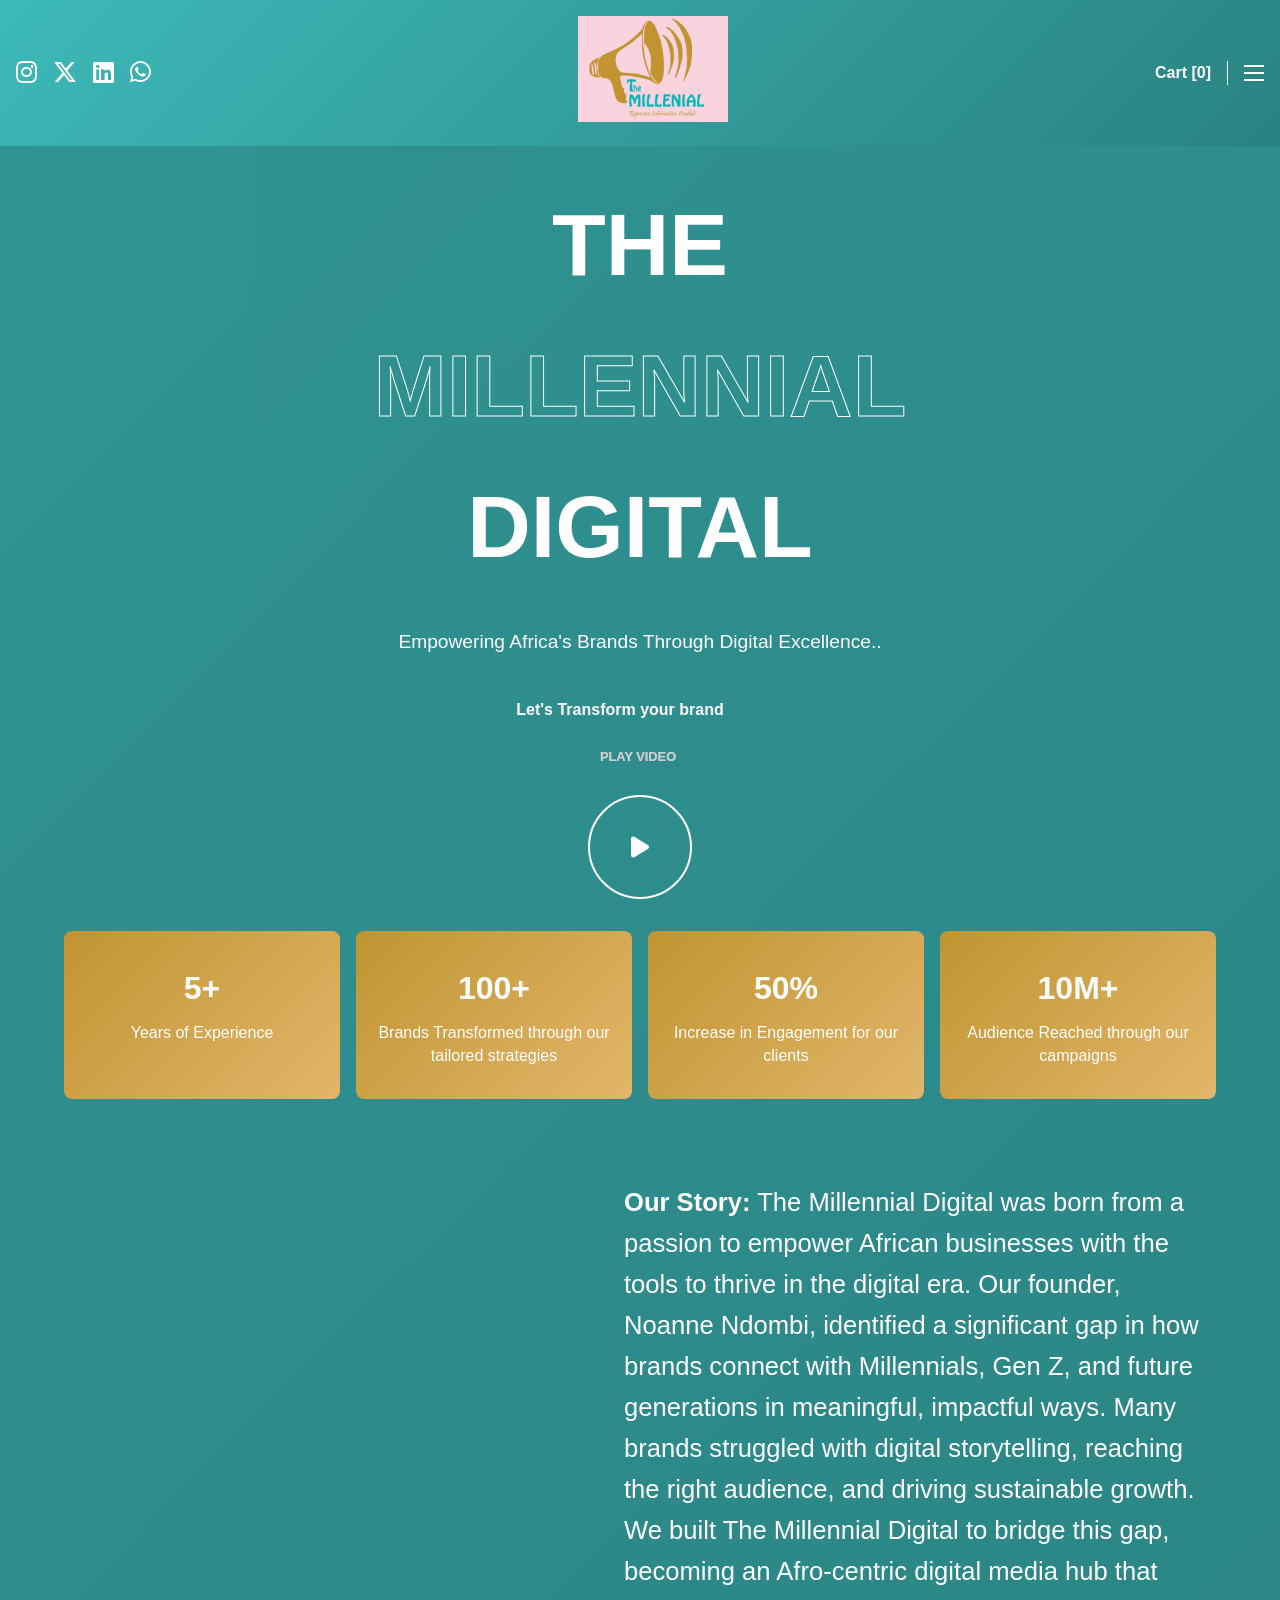
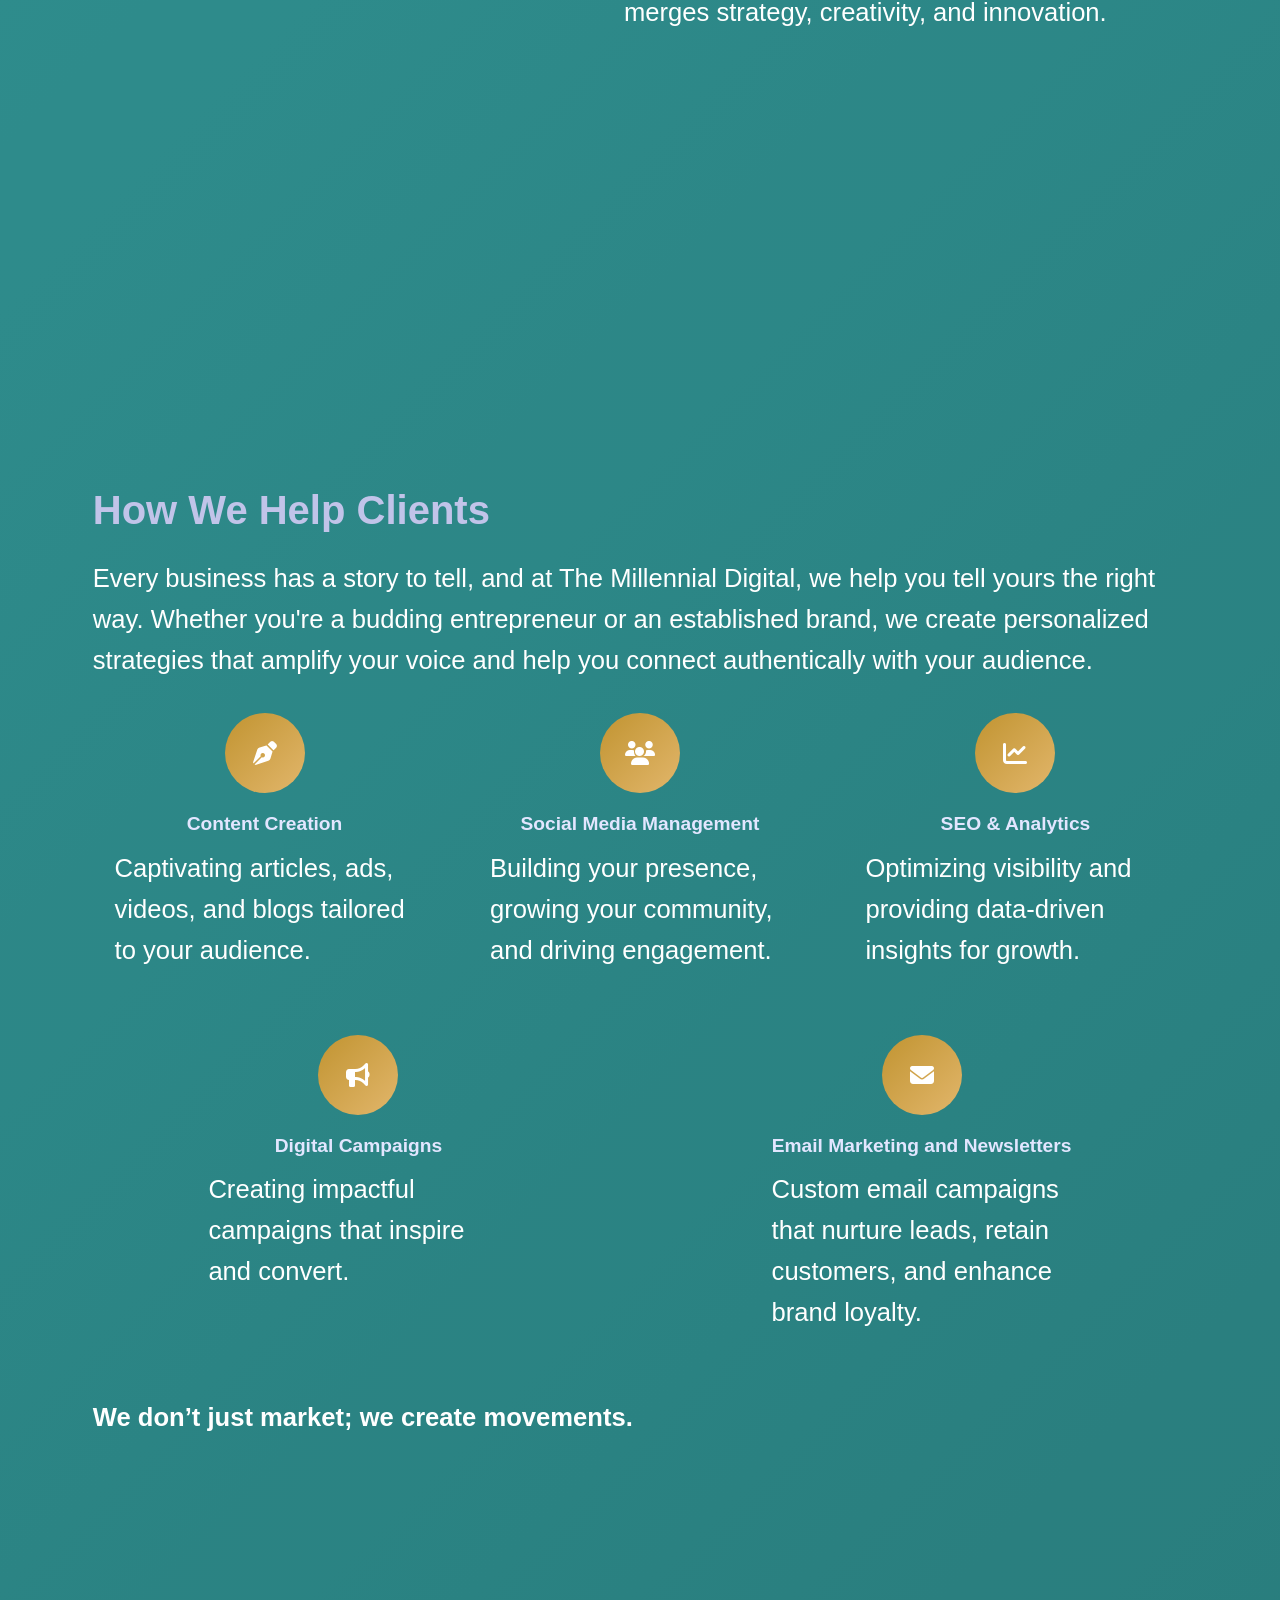
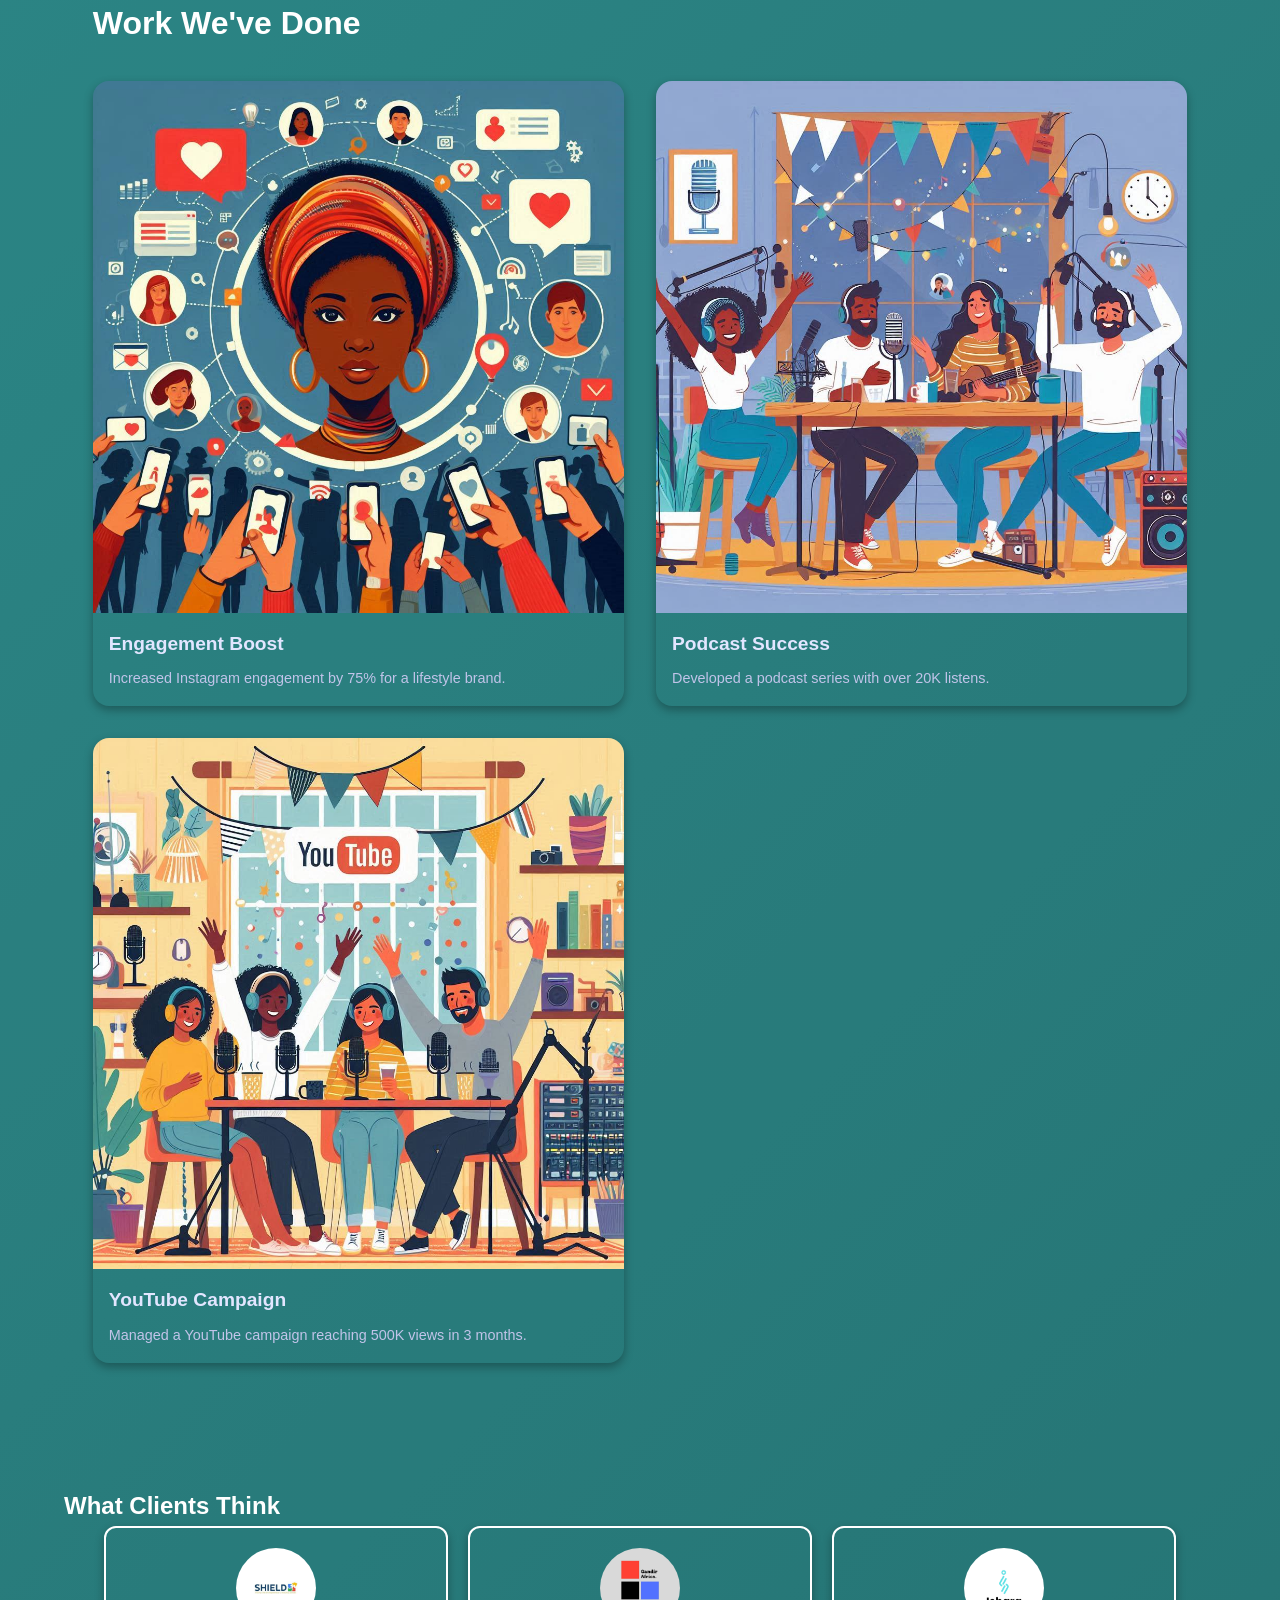
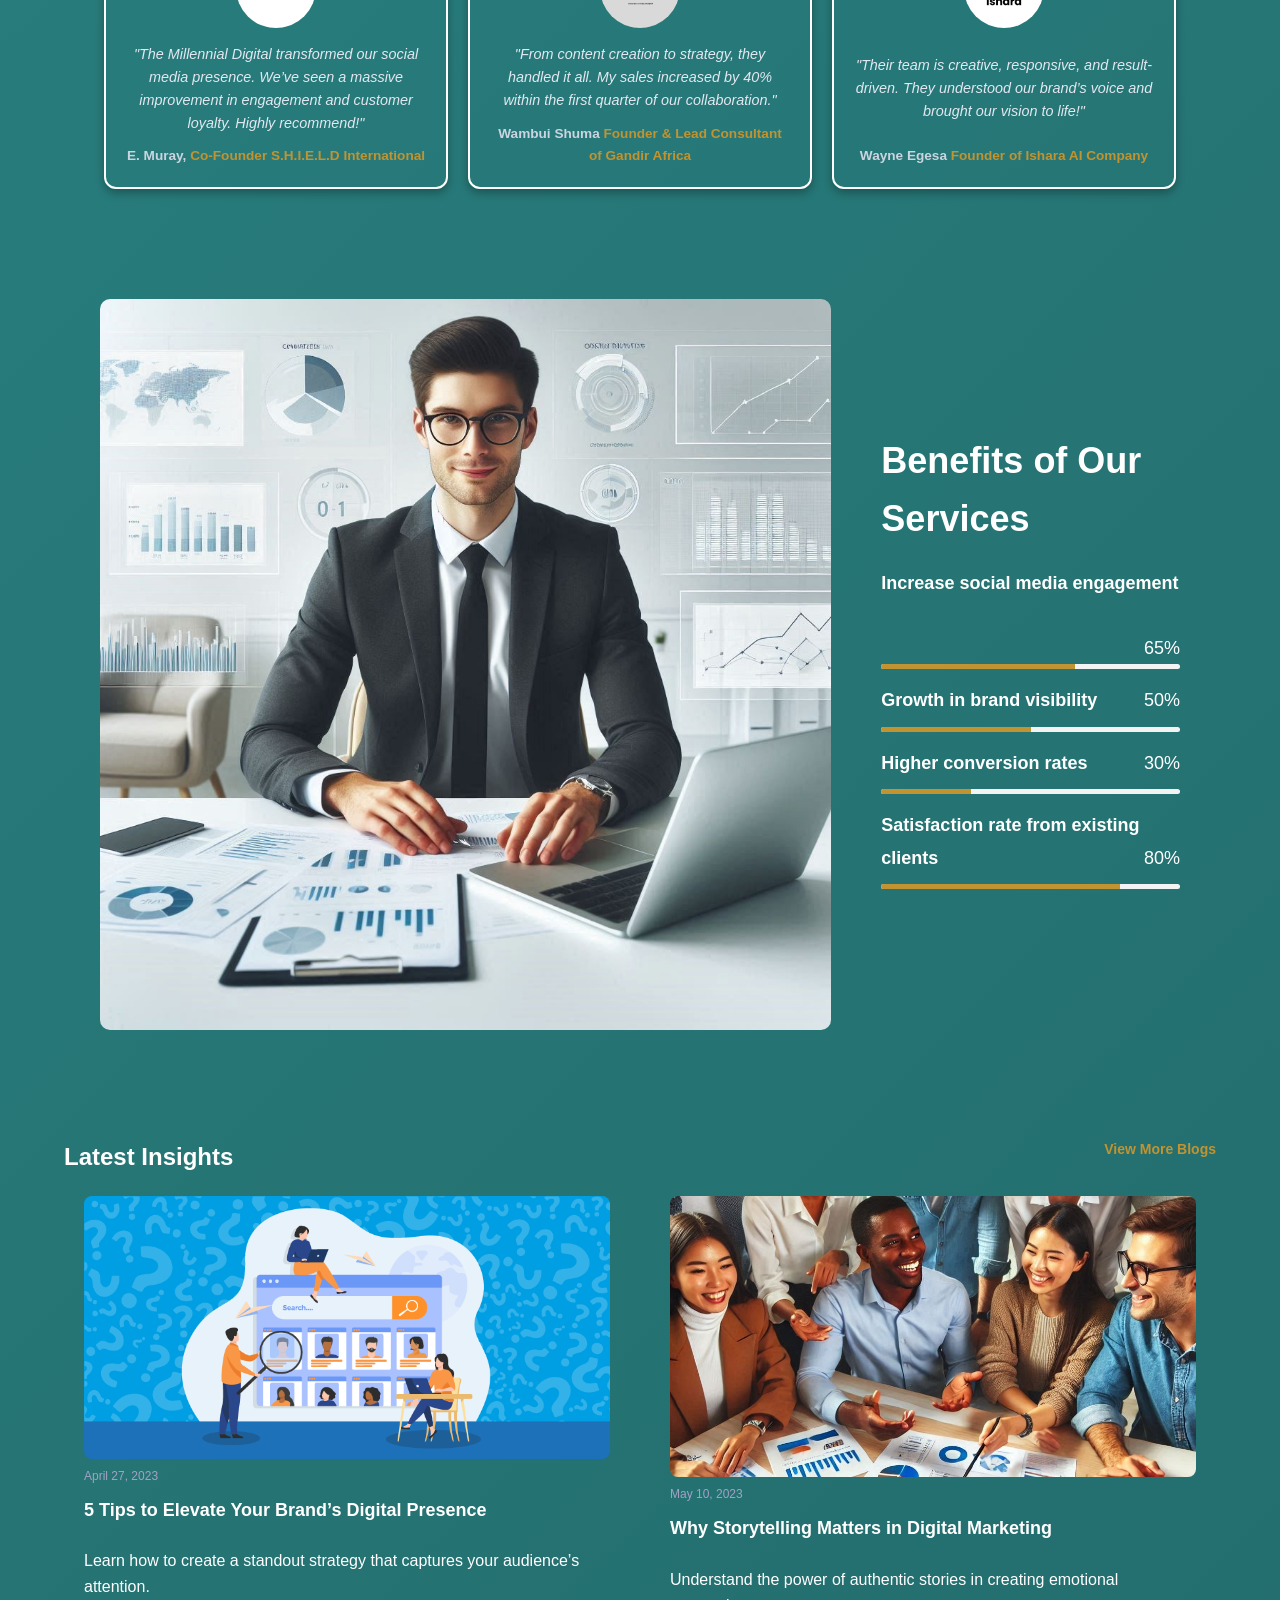
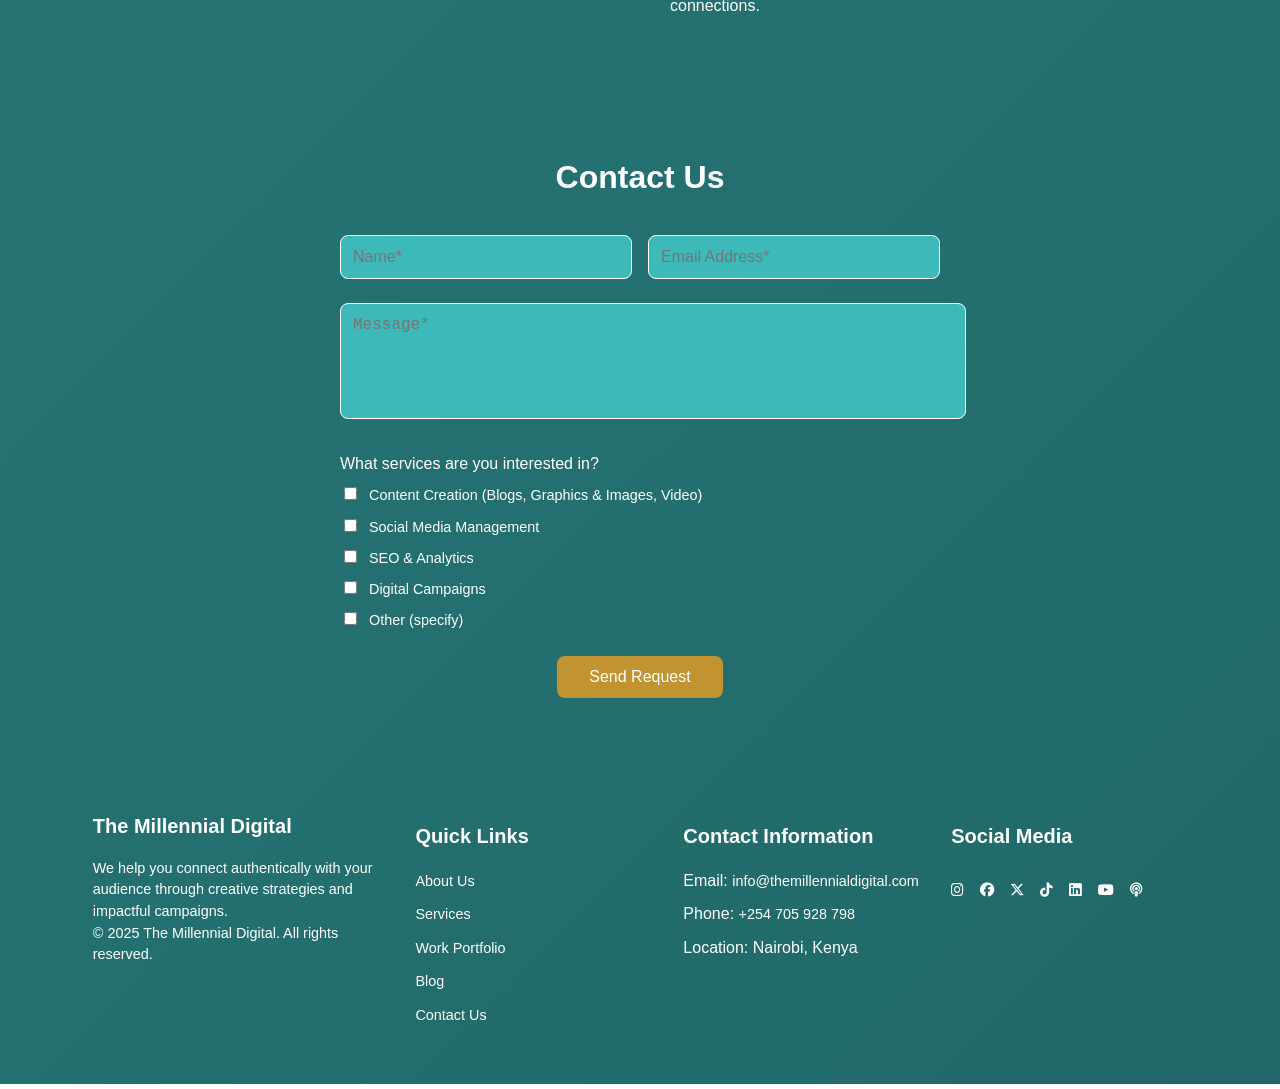
==== index.html @ 1ed0df96 "First commit" ====
<!DOCTYPE html>
<html lang="en">
<head>
    <meta charset="UTF-8">
    <meta name="viewport" content="width=device-width, initial-scale=1.0">
    <title>The Millennial Digital</title>
    <link rel="icon" type="image/png" href="images/THE MILLENIAL LOGO (5).png">
    <link rel="stylesheet" href="css/styles.css">
    <link href="https://fonts.googleapis.com/css2?family=Poppins:wght@300;400;600&display=swap" rel="stylesheet">
    <link rel="stylesheet" href="https://cdnjs.cloudflare.com/ajax/libs/font-awesome/6.0.0-beta3/css/all.min.css">
    <link href="https://cdnjs.cloudflare.com/ajax/libs/font-awesome/6.5.0/css/all.min.css" rel="stylesheet">

</head>
<body>
    <!-- Header Section -->
    <header class="header">
        <div class="social-icons">
            <a href="https://instagram.com" target="_blank"><i class="fab fa-instagram"></i></a>
            <a href="https://twitter.com" target="_blank"><i class="fab fa-x-twitter"></i></a>
            <a href="https://linkedin.com" target="_blank"><i class="fab fa-linkedin"></i></a>
            <a href="https://wa.me" target="_blank"><i class="fab fa-whatsapp"></i></a>
        </div>
        <div class="logo">
            <img src="images/THE MILLENIAL LOGO (6).jpg" alt="The Millennial Digital Logo">
        </div>
        <div class="right-section">
            <div class="cart">Cart [0]</div>
            <div class="vertical-line"></div>
            <div class="hamburger" id="hamburger">
                <div></div>
                <div></div>
                <div></div>
            </div>
        </div>
        <nav class="menu" id="menu">
            <a href="#about">About Us</a>
            <a href="#help">How We Help Clients</a>
            <a href="#work">Work We've Done</a>
            <a href="#testimonials">What Clients Think</a>
            <a href="#benefits">Benefits</a>
            <a href="#insights">Latest Insights</a>
        </nav>
    </header>

    <!-- Hero Section -->
    <section class="hero">
        <div class="container">
            <h1>
                <span id="first">THE</span> <br>
                <span class="outline">MILLENNIAL</span> <br>
                <span id="last">DIGITAL</span>
            </h1>
            <p><br><br> Empowering Africa's Brands Through Digital Excellence..</p>
            <button class="cta"> Let's Transform your brand</button>
        </div>
        <script>
            document.addEventListener("DOMContentLoaded", function () {
                // Selecting elements individually
                const firstWord = document.getElementById("first"); // THE
                const outlineWord = document.querySelector(".outline"); // MILLENNIAL
                const lastWord = document.getElementById("last"); // DIGITAL
                const paragraph = document.querySelector(".hero p"); // Paragraph
                const button = document.querySelector(".hero .cta"); // CTA Button

                // Creating an array in the correct sequence with unique delays
                const heroElements = [
                    { element: firstWord, delay: 1200 },      // First word (THE) - No delay
                    { element: outlineWord, delay: 1600 },  // Outline word (MILLENNIAL) - 500ms after first
                    { element: lastWord, delay: 1800 },    // Last word (DIGITAL) - 1000ms after first
                    { element: paragraph, delay: 2000 }    // Paragraph - 1500ms after first
                ];

                // Apply animation to hero elements (excluding the CTA button)
                heroElements.forEach(({ element, delay }) => {
                    if (element) {
                        element.style.opacity = "0";
                        element.style.transform = "translateY(50px)";
                        setTimeout(() => {
                            element.style.transition = "opacity 0.8s ease-out, transform 0.8s ease-out";
                            element.style.opacity = "1";
                            element.style.transform = "translateY(0)";
                        }, delay);
                    }
                });

                // Scroll-triggered animation for the CTA button
                const observer = new IntersectionObserver(
                    (entries) => {
                        entries.forEach((entry) => {
                            if (entry.isIntersecting) {
                                button.style.opacity = "1";
                                button.style.transform = "translateY(0)";
                                button.style.transition = "opacity 0.8s ease-out, transform 0.8s ease-out";
                            }
                        });
                    },
                    { threshold: 0.5 } // Trigger when 50% of the button is visible
                );

                // Initially hide the button
                button.style.opacity = "0";
                button.style.transform = "translateY(50px)";

                // Observe the CTA button
                observer.observe(button);
            });

        </script>
    </section>

    <!-- Statistics Section -->
    <section class="statistics">
        <div class="container">
         <!-- Rotating Circle with Play Button -->
         <div class="play-circle" id="playCircle">
            <div class="circle">
                <i class="fas fa-play"></i>
                <div class="rotating-text">
                    <span>PLAY VIDEO </span>
                    <span>PLAY VIDEO </span>
                </div>
            </div>
        </div>

        <!-- Video Overlay -->
        <div class="video-overlay" id="videoOverlay">
            <div class="video-container">
                <span class="close-btn" id="closeVideo">&times;</span>
                <iframe id="youtubeFrame" src="" frameborder="0" allowfullscreen></iframe>
            </div>
        </div>
      
          <!-- Statistics Boxes -->
          <div class="stats-grid">
            <div class="stat-item">
              <h3>5+</h3>
              <p>Years of Experience</p>
            </div>
            <div class="stat-item">
              <h3>100+</h3>
              <p>Brands Transformed through our tailored strategies</p>
            </div>
            <div class="stat-item">
              <h3>50%</h3>
              <p>Increase in Engagement for our clients</p>
            </div>
            <div class="stat-item">
              <h3>10M+</h3>
              <p>Audience Reached through our campaigns</p>
            </div>
          </div>
        </div>
        <script>
            document.addEventListener("DOMContentLoaded", function () {
                // Select all elements that need to be animated on scroll
                const elementsToAnimate = document.querySelectorAll(".play-circle, .stat-item");
                
                // Initially hide elements and move them down
                elementsToAnimate.forEach(element => {
                    element.style.opacity = "0";
                    element.style.transform = "translateY(50px)";
                });

                // Intersection Observer to trigger animation when in view
                const observer = new IntersectionObserver(
                    (entries) => {
                        entries.forEach((entry) => {
                            if (entry.isIntersecting) {
                                entry.target.style.opacity = "1";
                                entry.target.style.transform = "translateY(0)";
                                entry.target.style.transition = "opacity 0.8s ease-out, transform 0.8s ease-out";
                                observer.unobserve(entry.target); // Stop observing once animated
                            }
                        });
                    },
                    { threshold: 0.5 } // Trigger when 50% of the element is visible
                );

                // Observe each element in the statistics section
                elementsToAnimate.forEach(element => observer.observe(element));

                // Play Circle and Video Overlay
                const playCircle = document.getElementById("playCircle");
                const videoOverlay = document.getElementById("videoOverlay");
                const closeVideo = document.getElementById("closeVideo");
                const youtubeFrame = document.getElementById("youtubeFrame");

                // Set YouTube video link (replace "YOUR_VIDEO_ID" with your actual video ID)
                const youtubeURL = "https://www.youtube.com/embed/-d-OfwqA6gY?si=_tgqiWS_9KNe41ct";

                // Open Video Overlay on Click
                playCircle.addEventListener("click", function () {
                    youtubeFrame.src = youtubeURL; // Loads the video but does NOT autoplay
                    videoOverlay.classList.add("show"); // Show overlay
                });

                // Close Video Overlay
                closeVideo.addEventListener("click", function () {
                    videoOverlay.classList.remove("show");
                    youtubeFrame.src = ""; // Stop the video from playing
                });

                // Close overlay if clicked outside the video container
                videoOverlay.addEventListener("click", function (e) {
                    if (e.target === videoOverlay) {
                        videoOverlay.classList.remove("show");
                        youtubeFrame.src = ""; // Stop the video from playing
                    }
                });
            });

        </script>
      </section>
      

    <!-- About Us Section -->
    <section id="about" class="about">
        <div class="container">
            <h2>About Us</h2>
            <p><strong>Our Story:</strong> The Millennial Digital was born from a passion to empower African businesses with the tools to thrive in the digital era. Our founder, Noanne Ndombi, identified a significant gap in how brands connect with Millennials, Gen Z, and future generations in meaningful, impactful ways. Many brands struggled with digital storytelling, reaching the right audience, and driving sustainable growth. We built The Millennial Digital to bridge this gap, becoming an Afro-centric digital media hub that merges strategy, creativity, and innovation.</p>
            <p><strong>Mission:</strong> To inform, inspire, and empower African brands with high-quality, tailored digital content that resonates.</p>
            <p><strong>Vision:</strong> To be Africa’s leading digital content and marketing partner, driving growth and relevance for brands in the digital-first world.</p>
        </div>
        <script>
            document.addEventListener("DOMContentLoaded", function () {
                // Select the h2 and p elements inside the About Us section
                const heading = document.querySelector("#about h2");
                const paragraphs = document.querySelectorAll("#about p");

                // Initially hide the elements and move them down
                heading.style.opacity = "0";
                heading.style.transform = "translateY(50px)"; // Move down initially

                paragraphs.forEach(p => {
                    p.style.opacity = "0";
                    p.style.transform = "translateY(50px)"; // Move down initially
                });

                // Function to check if the elements are in view
                function checkScroll() {
                    const rectHeading = heading.getBoundingClientRect();
                    const windowHeight = window.innerHeight;

                    // Check if the h2 is in the viewport (50% visible)
                    if (rectHeading.top <= windowHeight * 0.5 && rectHeading.bottom >= windowHeight * 0.5) {
                        heading.style.transition = "opacity 0.8s ease-out, transform 0.8s ease-out";
                        heading.style.opacity = "1";
                        heading.style.transform = "translateY(0)";
                    }

                    // Check if the paragraphs are in the viewport (50% visible)
                    paragraphs.forEach(p => {
                        const rectPara = p.getBoundingClientRect();
                        if (rectPara.top <= windowHeight * 0.5 && rectPara.bottom >= windowHeight * 0.5) {
                            p.style.transition = "opacity 0.8s ease-out, transform 0.8s ease-out";
                            p.style.opacity = "1";
                            p.style.transform = "translateY(0)";
                        }
                    });
                }

                // Initial check for when the page loads
                checkScroll();

                // Add scroll event listener
                window.addEventListener("scroll", checkScroll);
            });

        </script>
    </section>

    
    <!-- How We Help Clients Section -->
    <section id="help" class="help">
        <div class="container">
        <h2>How We Help Clients</h2>
        <p>
            Every business has a story to tell, and at The Millennial Digital, we help you tell yours the right way. Whether you're a budding entrepreneur or an established brand, we create personalized strategies that amplify your voice and help you connect authentically with your audience.
        </p>
        <div class="help-grid">
            <!-- Content Creation -->
            <div class="help-item">
                <div class="help-icon">
                    <i class="fas fa-pen-nib"></i> <!-- Icon for content creation -->
                </div>
                <h3>Content Creation</h3>
                <p>Captivating articles, ads, videos, and blogs tailored to your audience.</p>
            </div>
        
            <!-- Social Media Management -->
            <div class="help-item">
                <div class="help-icon">
                    <i class="fas fa-users"></i> <!-- Icon for social media -->
                </div>
                <h3>Social Media Management</h3>
                <p>Building your presence, growing your community, and driving engagement.</p>
            </div>
        
            <!-- SEO & Analytics -->
            <div class="help-item">
                <div class="help-icon">
                    <i class="fas fa-chart-line"></i> <!-- Icon for SEO -->
                </div>
                <h3>SEO & Analytics</h3>
                <p>Optimizing visibility and providing data-driven insights for growth.</p>
            </div>
        
            <!-- Digital Campaigns -->
            <div class="help-item">
                <div class="help-icon">
                    <i class="fas fa-bullhorn"></i> <!-- Icon for campaigns -->
                </div>
                <h3>Digital Campaigns</h3>
                <p>Creating impactful campaigns that inspire and convert.</p>
            </div>
        
            <!-- Email Marketing and Newsletters -->
            <div class="help-item">
                <div class="help-icon">
                    <i class="fas fa-envelope"></i> <!-- Icon for email marketing -->
                </div>
                <h3>Email Marketing and Newsletters</h3>
                <p>Custom email campaigns that nurture leads, retain customers, and enhance brand loyalty.</p>
            </div>
        </div>        
        <p class="closing-text">
            We don’t just market; we create movements.
        </p>
        </div>
        <script>
            document.addEventListener("DOMContentLoaded", function () {
                // Select elements
                const helpHeading = document.querySelector("#help h2");
                const helpParagraphs = document.querySelectorAll("#help p");
                const helpItems = document.querySelectorAll(".help-item");

                // Initially hide elements
                helpHeading.style.opacity = "0";
                helpHeading.style.transform = "translateX(-100px)"; // Move left initially

                helpParagraphs.forEach(p => {
                    p.style.opacity = "0";
                    p.style.transform = "translateY(50px)"; // Move down initially
                });

                helpItems.forEach(item => {
                    item.style.opacity = "0";
                    item.style.transform = "translateY(50px)"; // Move down initially
                });

                // Function to check if elements are in the viewport
                function checkScroll() {
                    const windowHeight = window.innerHeight;
                    const rectHeading = helpHeading.getBoundingClientRect();

                    // Animate H2 (Slide from Left to Right)
                    if (rectHeading.top <= windowHeight * 0.7) {
                        helpHeading.style.transition = "opacity 0.8s ease-out, transform 0.8s ease-out";
                        helpHeading.style.opacity = "1";
                        helpHeading.style.transform = "translateX(0)";
                    }

                    // Animate Paragraphs and Help Items (Slide Up)
                    helpParagraphs.forEach((p, index) => {
                        const rectP = p.getBoundingClientRect();
                        if (rectP.top <= windowHeight * 0.8) {
                            p.style.transition = `opacity 0.6s ease-out ${index * 0.2}s, transform 0.6s ease-out ${index * 0.2}s`;
                            p.style.opacity = "1";
                            p.style.transform = "translateY(0)";
                        }
                    });

                    helpItems.forEach((item, index) => {
                        const rectItem = item.getBoundingClientRect();
                        if (rectItem.top <= windowHeight * 0.8) {
                            item.style.transition = `opacity 0.6s ease-out ${index * 0.2}s, transform 0.6s ease-out ${index * 0.2}s`;
                            item.style.opacity = "1";
                            item.style.transform = "translateY(0)";
                        }
                    });
                }

                // Initial check when the page loads
                checkScroll();

                // Add scroll event listener
                window.addEventListener("scroll", checkScroll);
            });

        </script>
    </section>
  
    <!-- Work We've Done Section -->
    <section id="work" class="work">
        <div class="container">
            <h2 class="animate-heading">Work We've Done</h2>
            <div class="work-grid">
                <!-- Project 1 -->
                <div class="work-item animate-item">
                    <img src="images/social media engagement.jpeg" alt="Project 1">
                    <div class="work-info">
                        <h3>Engagement Boost</h3>
                        <p>Increased Instagram engagement by 75% for a lifestyle brand.</p>
                    </div>
                </div>

                <!-- Project 2 -->
                <div class="work-item animate-item">
                    <img src="images/Podcast Succeess.jpeg" alt="Project 2">
                    <div class="work-info">
                        <h3>Podcast Success</h3>
                        <p>Developed a podcast series with over 20K listens.</p>
                    </div>
                </div>

                <!-- Project 3 -->
                <div class="work-item animate-item">
                    <img src="images/youtubeCampaign.jpeg" alt="Project 3">
                    <div class="work-info">
                        <h3>YouTube Campaign</h3>
                        <p>Managed a YouTube campaign reaching 500K views in 3 months.</p>
                    </div>
                </div>
            </div>
        </div>
        <script>
            document.addEventListener("DOMContentLoaded", function () {
                // Custom Cursor
                const cursor = document.createElement("div");
                cursor.classList.add("custom-cursor");
                cursor.textContent = "OUR PROJECT";
                document.body.appendChild(cursor);

                const workItems = document.querySelectorAll(".work-item img");

                workItems.forEach((img) => {
                    img.addEventListener("mouseenter", () => {
                        cursor.style.opacity = "1";
                        cursor.style.transform = "translate(-50%, -50%) scale(1)";
                    });

                    img.addEventListener("mousemove", (e) => {
                        cursor.style.left = `${e.pageX}px`;
                        cursor.style.top = `${e.pageY}px`;
                    });

                    img.addEventListener("mouseleave", () => {
                        cursor.style.opacity = "0";
                        cursor.style.transform = "translate(-50%, -50%) scale(0)";
                    });

                    img.addEventListener("click", () => {
                        window.location.href = "#work"; 
                    });
                });

                // Scroll Animation for Heading and Work Items
                const heading = document.querySelector(".animate-heading");
                const workItemsList = document.querySelectorAll(".animate-item");

                function revealOnScroll() {
                    const scrollPos = window.innerHeight * 0.85;

                    if (heading.getBoundingClientRect().top < scrollPos) {
                        heading.classList.add("show");
                    }

                    workItemsList.forEach((item) => {
                        if (item.getBoundingClientRect().top < scrollPos) {
                            item.classList.add("show");
                        }
                    });
                }

                window.addEventListener("scroll", revealOnScroll);
                revealOnScroll(); // Call once on load in case items are already visible
            });

            // Ensure only 2 images appear per row
            const style = document.createElement("style");
            style.innerHTML = `
                .work-grid {
                    display: grid;
                    grid-template-columns: repeat(2, 1fr); /* Two columns */
                    gap: 2rem;
                }

                @media (max-width: 768px) {
                    .work-grid {
                        grid-template-columns: repeat(1, 1fr); /* One column for smaller screens */
                    }
                }
            `;
            document.head.appendChild(style);

        </script>
    </section>       

    <!-- What Clients Think Section -->
    <section id="testimonials" class="testimonials">
        <div class="container">
            <h2 class="slide-in-left">What Clients Think</h2>
            <div class="testimonial-container">
                <!-- Testimonial 1 -->
                <div class="testimonial-box slide-up">
                    <div class="profile-picture">
                        <img src="images/S.H.I.E.L.D.jpg" alt="shield international">
                    </div>
                    <p class="testimonial-text">"The Millennial Digital transformed our social media presence. We’ve seen a massive improvement in engagement and customer loyalty. Highly recommend!"</p>
                    <p class="client-info">E. Muray, <span>Co-Founder S.H.I.E.L.D International</span></p>
                </div>

                <!-- Testimonial 2 -->
                <div class="testimonial-box slide-up">
                    <div class="profile-picture">
                        <img src="images/Gandir africa.jpg" alt="Gandir Africa">
                    </div>
                    <p class="testimonial-text">"From content creation to strategy, they handled it all. My sales increased by 40% within the first quarter of our collaboration."</p>
                    <p class="client-info">Wambui Shuma <span>Founder & Lead Consultant of Gandir Africa</span></p>
                </div>

                <!-- Testimonial 3 -->
                <div class="testimonial-box slide-up">
                    <div class="profile-picture">
                        <img src="images/ishara logo.png" alt="Ishara AI">
                    </div>
                    <p class="testimonial-text">"Their team is creative, responsive, and result-driven. They understood our brand’s voice and brought our vision to life!"</p>
                    <p class="client-info">Wayne Egesa <span>Founder of Ishara AI Company</span></p>
                </div>
            </div>
        </div>
        <script>
            document.addEventListener("DOMContentLoaded", function () {
                const slideInTitle = document.querySelector(".slide-in-left");
                const slideUpElements = document.querySelectorAll(".slide-up");

                function checkVisibility() {
                    const windowHeight = window.innerHeight;

                    // H2 sliding in from left
                    if (slideInTitle.getBoundingClientRect().top < windowHeight - 100) {
                        slideInTitle.classList.add("show");
                    }

                    // Testimonial boxes sliding up
                    slideUpElements.forEach((element) => {
                        if (element.getBoundingClientRect().top < windowHeight - 50) {
                            element.classList.add("show-up");
                        }
                    });
                }

                // Run on scroll
                window.addEventListener("scroll", checkVisibility);
                checkVisibility(); // Run once on load
            });
        </script>
    </section>

    
  
    <!-- Benefits of Our Services Section -->
    <section id="benefits" class="benefits">
        <div class="benefits-container">
            <div class="benefits-image">
                <img src="images/benefits.jpeg" alt="Benefits Image">
            </div>
            <div class="benefits-content">
                <h2>Benefits of Our Services</h2>
                <ul>
                    <li>Increase social media engagement <span class="percentage"> <br>65%</span></li>
                    <div class="progress-bar">
                        <div class="progress" data-width="65%"></div>
                    </div>
                
                    <li>Growth in brand visibility <span class="percentage">50%</span></li>
                    <div class="progress-bar">
                        <div class="progress" data-width="50%"></div>
                    </div>
                
                    <li>Higher conversion rates <span class="percentage">30%</span></li>
                    <div class="progress-bar">
                        <div class="progress" data-width="30%"></div>
                    </div>
                
                    <li>Satisfaction rate from existing clients <span class="percentage">80%</span></li>
                    <div class="progress-bar">
                        <div class="progress" data-width="80%"></div>
                    </div>
                </ul>                
            </div>
        </div>
        <script>
            document.addEventListener("DOMContentLoaded", function () {
                const progressBars = document.querySelectorAll(".progress-bar .progress");
        
                function handleScroll() {
                    progressBars.forEach(bar => {
                        const barPosition = bar.getBoundingClientRect().top;
                        const screenHeight = window.innerHeight;
        
                        // Check if the bar is in the viewport
                        if (barPosition < screenHeight) {
                            const targetWidth = bar.getAttribute("data-width");
                            if (!bar.style.width || bar.style.width === "0px") {
                                bar.style.width = targetWidth; // Set the target width
                            }
                        }
                    });
                }
        
                // Run on scroll
                window.addEventListener("scroll", handleScroll);
        
                // Run once in case elements are already visible
                handleScroll();
            });
        </script>
    </section>
    <!--latest insights -->
    <section id="latest-insights" class="latest-insights">
        <div class="container">
            <h2>Latest Insights <a href="Blogs.html" class="view-more">View More Blogs</a></h2>
            <div class="insights-grid">
                <div class="insight">
                    <a href="design-process.html">
                    <img src="images/Build-your-online-presence.jpg" alt="Blog 1"></a>
                    <p class="date">April 27, 2023</p>
                    <h4>5 Tips to Elevate Your Brand’s Digital Presence</h4>
                    <p>Learn how to create a standout strategy that captures your audience’s attention.</p>
                </div>
                <div class="insight">
                    <a href="branding-strategy.html">
                    <img src="images/storytelling dm.jpeg" alt="Blog 2"></a>
                    <p class="date">May 10, 2023</p>
                    <h4>Why Storytelling Matters in Digital Marketing</h4>
                    <p>Understand the power of authentic stories in creating emotional connections.</p>
                </div>
            </div>
        </div>
        <script>
            document.addEventListener("DOMContentLoaded", function () {
                const observer = new IntersectionObserver(entries => {
                    entries.forEach(entry => {
                        if (entry.isIntersecting) {
                            entry.target.classList.add("animate");
                        }
                    });
                }, { threshold: 0.2 });

                document.querySelectorAll("#latest-insights h2, .insights-grid .insight").forEach(el => {
                    observer.observe(el);
                });
            });
        </script>
    </section>
    <!-- Contact Us Section -->
    <section id="contact" class="contact-us">
        <div class="container">
        <h2>Contact Us</h2>
        <form>
            <div class="form-group">
            <input type="text" name="name" placeholder="Name*" required>
            <input type="email" name="email" placeholder="Email Address*" required>
            </div>
            <textarea name="message" placeholder="Message*" rows="5" required></textarea>
            <div class="checkbox-group">
            <p>What services are you interested in?</p>
            <label><input type="checkbox" name="services" value="Content Creation"> Content Creation (Blogs, Graphics & Images, Video)</label>
            <label><input type="checkbox" name="services" value="Social Media Management"> Social Media Management</label>
            <label><input type="checkbox" name="services" value="SEO & Analytics"> SEO & Analytics</label>
            <label><input type="checkbox" name="services" value="Digital Campaigns"> Digital Campaigns</label>
            <label><input type="checkbox" name="services" value="Other"> Other (specify)</label>
            </div>
            <button type="submit" class="btn">Send Request</button>
        </form>
        </div>
        <script>
            document.addEventListener("DOMContentLoaded", function () {
                const observer = new IntersectionObserver(entries => {
                    entries.forEach(entry => {
                        if (entry.isIntersecting) {
                            entry.target.classList.add("animate");
                        }
                    });
                }, { threshold: 0.2 });

                document.querySelectorAll("#latest-insights h2, .insights-grid .insight, #contact h2, #contact form").forEach(el => {
                    observer.observe(el);
                });

                document.querySelector("form").addEventListener("submit", function (event) {
                    event.preventDefault(); // Prevent actual form submission

                    // Get form values
                    const name = document.querySelector("input[name='name']").value;
                    const email = document.querySelector("input[name='email']").value;
                    const message = document.querySelector("textarea[name='message']").value;
                    
                    // Get selected checkboxes
                    const services = Array.from(document.querySelectorAll("input[name='services']:checked"))
                        .map(checkbox => checkbox.value)
                        .join(", ");
                    
                    // Format the email body
                    const emailBody = `Name: ${name}%0D%0AEmail: ${email}%0D%0A%0D%0AInterested Services: ${services}%0D%0A%0D%0AMessage:%0D%0A${message}`;
                    
                    // Open email client with the formatted details
                    window.location.href = `mailto:info@themillennialdigital.com?subject=Service Inquiry&body=${emailBody}`;
                });
            });

        </script>
    </section>
   <!-- Footer Section -->
    <footer class="footer">
        <div class="container">
        <div class="footer-branding">
            <h3>The Millennial Digital</h3>
            <p>We help you connect authentically with your audience through creative strategies and impactful campaigns.</p>
            <p>&copy; 2025 The Millennial Digital. All rights reserved.</p>
        </div>
        <div class="footer-links">
            <h4>Quick Links</h4>
            <ul>
            <li><a href="#about">About Us</a></li>
            <li><a href="#benefits">Services</a></li>
            <li><a href="#work">Work Portfolio</a></li>
            <li><a href="#latest-insights">Blog</a></li>
            <li><a href="#contact">Contact Us</a></li>
            </ul>
        </div>
        <div class="footer-contact">
            <h4>Contact Information</h4>
            <ul>
            <li>Email: <a href="mailto:info@themillennialdigital.com">info@themillennialdigital.com</a></li>
            <li>Phone: <a href="tel:+254705928798">+254 705 928 798</a></li>
            <li>Location: Nairobi, Kenya</li>
            </ul>
        </div>
        <div class="footer-social">
            <h4>Social Media</h4>
            <ul>
            <li><a href="https://instagram.com/themillenialdigital" target="_blank"><i class="fab fa-instagram"></i></a></li>
            <li><a href="https://facebook.com/themillenialdigital" target="_blank"><i class="fab fa-facebook"></i></a></li>
            <li><a href="https://twitter.com/themillenial_ke" target="_blank"><i class="fab fa-x-twitter"></i></a></li>
            <li><a href="https://tiktok.com/@themillenialdigital" target="_blank"><i class="fab fa-tiktok"></i></a></li>
            <li><a href="https://linkedin.com/in/themillenialdigital" target="_blank"><i class="fab fa-linkedin"></i></a></li>
            <li><a href="https://youtube.com/@themillenialdigital" target="_blank"><i class="fab fa-youtube"></i></a></li>
            <li><a href="https://podbean.com/@themillenialdigital" target="_blank"><i class="fas fa-podcast"></i></a></li>
            </ul>
        </div>
        </div>
    </footer>
    
    <script>
document.addEventListener("DOMContentLoaded", function () {
    const observer = new IntersectionObserver(entries => {
        entries.forEach(entry => {
            if (entry.isIntersecting) {
                entry.target.classList.add("animate");
            }
        });
    }, { threshold: 0.2 });

    document.querySelectorAll("#latest-insights h2, .insights-grid .insight, #contact h2, #contact form").forEach(el => {
        observer.observe(el);
    });

    // Hamburger Menu Functionality
    const hamburger = document.getElementById('hamburger');
    const menu = document.getElementById('menu');
    const menuLinks = document.querySelectorAll(".menu a");

    hamburger.addEventListener('click', () => {
        hamburger.classList.toggle('active');
        menu.classList.toggle('active');
    });

    menuLinks.forEach((link, index) => {
        link.style.animation = `slideIn 0.3s ease forwards ${index * 100}ms`;
        link.addEventListener("click", () => {
            menu.classList.remove("active");
            hamburger.classList.remove("active");
        });
    });

    // CSS styles for animations
    const style = document.createElement("style");
    style.innerHTML = `
        .hidden {
            opacity: 0;
            transform: translateY(20px);
            transition: all 0.6s ease;
        }

        .visible {
            opacity: 1;
            transform: translateY(0);
        }

        .hamburger.active div:nth-child(1) {
            transform: rotate(45deg) translate(5px, 5px);
        }

        .hamburger.active div:nth-child(2) {
            opacity: 0;
        }

        .hamburger.active div:nth-child(3) {
            transform: rotate(-45deg) translate(5px, -5px);
        }
    `;
    document.head.appendChild(style);
}); 
    </script>
</body>
</html>
---- css/styles.css ----
/* General Reset */
body, h1, h2, h3, p, ul, li {
    margin: 0;
    padding: 0;
    list-style: none;
    font-family:sans-serif;
}

body {
    line-height: 1.6;
    color: white;
    background: linear-gradient(135deg, #3Db9b9, #2a8282);
    
}

.container {
    width: 90%;
    max-width: 1200px;
    margin: 0 auto;
}

/* Header Styles */
.header {
    display: flex;
    justify-content: space-between;
    align-items: center;
    background: linear-gradient(135deg, #3Db9b9, #2a8282);
    color: white;
    padding: 1rem;
    position: sticky;
    top: 0;
    z-index: 1000;
}

.social-icons {
    display: flex;
    gap: 1rem;
}

.social-icons a {
    color: white;
    font-size: 1.5rem;
    transition: color 0.3s ease;
}

.social-icons a:hover {
    color: #f1f1f1;
}

.logo {
    text-align: center;
}

.logo img {
    max-width: 150px;
}

.right-section {
    display: flex;
    align-items: center;
    gap: 1rem;
}

.cart {
    font-size: 1rem;
    font-weight: bold;
}

.vertical-line {
    height: 1.5rem;
    width: 1px;
    background: white;
}

.hamburger {
    display: flex;
    flex-direction: column;
    gap: 0.3rem;
    cursor: pointer;
}

.hamburger div {
    width: 20px;
    height: 2px;
    background: white;
    transition: transform 0.3s;
}

.hamburger.active div:nth-child(1) {
    transform: rotate(45deg) translate(5px, 5px);
}

.hamburger.active div:nth-child(2) {
    transform: rotate(-45deg) translate(5px, -5px);
}

.menu {
    display: none;
    flex-direction: column;
    align-items: center;
    position: absolute;
    top: 100%;
    right: 0;
    background: rgba(0, 0, 0, 0.8);
    width: 100%;
    padding: 2rem;
    box-shadow: 0 4px 6px rgba(0, 0, 0, 0.2);
}

.menu.active {
    display: flex;
}

.menu a {
    color: white;
    text-decoration: none;
    font-size: 1.2rem;
    margin: 1rem 0;
    font-weight: bold;
    opacity: 0;
    transform: translateY(20px);
    animation: slideIn 0.3s ease forwards;
}

.menu a:nth-child(1) {
    animation-delay: 0.1s;
}

.menu a:nth-child(2) {
    animation-delay: 0.2s;
}

.menu a:nth-child(3) {
    animation-delay: 0.3s;
}

.menu a:nth-child(4) {
    animation-delay: 0.4s;
}

.menu a:nth-child(5) {
    animation-delay: 0.5s;
}

@keyframes slideIn {
    from {
        opacity: 0;
        transform: translateY(20px);
    }
    to {
        opacity: 1;
        transform: translateY(0);
    }
}

/* Hero Section */
.hero {
    color: white;
    text-align: center;
    padding: 4rem 1rem;
    position: relative;
    overflow: hidden;
}

.hero h1 {
    font-size: 5.5rem;
    line-height: 0.8;
    margin-bottom: 0.2rem;
    position: relative;
    z-index: 2;
}

.hero h1 span {
    display: block;
}

.hero h1 span.outline {
    -webkit-text-stroke: 1px white;
    -webkit-text-fill-color: transparent;
    text-transform: uppercase;
}

.hero p {
    font-size: 1.2rem;
    margin-bottom: 2rem;
    z-index: 2;
    position: relative;
}

.hero .cta {
    color: #ffffff;
    border: none;
    background-color: transparent !important;
    padding-right: 4.5rem !important;
    padding: 0.75rem 2rem;
    font-size: 1rem;
    font-weight: bold;
    cursor: pointer;
    z-index: 2;
    position: relative;
}

.hero .cta:hover {
    color: #C19431;
}

.hero::after {
    content: '';
    position: absolute;
    top: 0;
    left: 0;
    width: 100%;
    height: 100%;
    background: rgba(0, 0, 0, 0.2);
    z-index: 1;
}
/*statistics section*/
.statistics{
    background: rgba(0, 0, 0, 0.2);
}

 /* Rotating Circle Hover Effect */
    .play-circle {
        display: flex;
        justify-content: center;
        align-items: center;
        cursor: pointer;
        transition: transform 0.3s ease-in-out; /* Smooth transition */
    }

    .play-circle:hover {
        transform: scale(1.1); /* Zoom in effect */
    }

    @keyframes rotate-text {
        0% {
            transform: translateY(0);
        }
        50% {
            transform: translateY(-10px);
        }
        100% {
            transform: translateY(0);
        }
    }

    /* Video Overlay */
    .video-overlay {
        position: fixed;
        top: 0;
        left: 0;
        width: 100%;
        height: 100%;
        background: rgba(0, 0, 0, 0.8);
        display: flex;
        justify-content: center;
        align-items: center;
        opacity: 0;
        visibility: hidden;
        transition: opacity 0.4s ease-in-out;
        z-index: 9999;
    }

    .video-overlay.show {
        opacity: 1;
        visibility: visible;
    }

    .video-container {
        position: relative;
        width: 80%;
        max-width: 800px;
    }

    .video-container iframe {
        width: 100%;
        height: 450px;
        border-radius: 8px;
    }

    /* Close Button */
    .close-btn {
        position: absolute;
        top: -10px;
        right: 10px;
        font-size: 30px;
        color: white;
        cursor: pointer;
        transition: color 0.3s;
        z-index: 10000;
    }

    .close-btn:hover {
        color: #C19431;
    }
    .circle {
        width: 100px;
        height: 100px;
        border-radius: 50%;
        border: 2px solid white;
        position: relative;
        display: flex;
        justify-content: center;
        align-items: center;
        animation: rotateCircle 10s linear infinite;
        transition: transform 0.3s ease-in-out; /* Smooth transition for hover effect */
    }
    
    .circle:hover {
        transform: scale(0.9); /* Zoom in / Contract */
    }
    
    .circle i {
        font-size: 1.5rem;
        color: white;
    }
    
  
  .rotating-text {
    position: absolute;
    width: 200%;
    height: 200%;
    animation: rotateText 10s linear infinite;
  }
  
  .rotating-text span {
    font-size: 0.8rem;
    font-weight: bold;
    text-transform: uppercase;
    position: absolute;
    transform-origin: center;
    transform: rotate(0deg) translate(60px) rotate(0deg);
  }
  
  /* Keyframes */
  @keyframes rotateText {
    from {
      transform: rotate(0deg);
    }
    to {
      transform: rotate(360deg);
    }
  }
  
  @keyframes rotateCircle {
    from {
      transform: rotate(0deg);
    }
    to {
      transform: rotate(-360deg);
    }
  }
  
  /* Statistics Boxes */
  .stats-grid {
    display: flex;
    justify-content: space-around;
    gap: 1rem;
    margin-top: 2rem;
  }
  
  .stat-item {
    background: linear-gradient(135deg, #C19431, #E2B66B); /* Gradient for stat */
    padding: 2rem 1rem;
    border-radius: 8px;
    text-align: center;
    flex: 1;
    min-width: 150px;
    transition: transform 0.3s, box-shadow 0.3s;
  }
  
  .stat-item:hover {
    transform: translateY(-10px);
    box-shadow: 0px 4px 15px rgba(0, 0, 0, 0.5);
  }
  
  .stat-item h3 {
    font-size: 2rem;
    margin-bottom: 0.5rem;
  }
  
  .stat-item p {
    font-size: 1rem;
    line-height: 1.4;
  }

/* About Section */
.about {
    margin-top: 0;
    padding: 4rem 0;
    text-align: left;
    background: rgba(0, 0, 0, 0.2);

  }
  
  .about h2 {
    font-size: 2.5rem;
    margin-bottom: 1.5rem;
    color: #e2e6ff;
    text-align: left;
    margin-bottom: -2.8rem;
  }
  
  .about p {
    font-size: 1.6rem;
    line-height: 1.6;
    margin-bottom: 1.5rem;
    color: #ffffff;
    text-align: left;
    margin-left: 35rem;
  }
/* Help Section */
.help {
    color: #ffffff;
    padding: 4rem 2rem;
    text-align: center;
    background: rgba(0, 0, 0, 0.2);

  }
  .help h2 {
    font-size: 2.5rem;
    margin-bottom: 1rem;
    color: #c1c4e9;
    text-align: left;
    width: 100%;
    margin-left: 0; 
    padding-left: 0; 
}

  
  .help p {
    font-size: 1.6rem;
    line-height: 1.6;
    color: #ffffff;
    margin-bottom: 2rem;
    text-align: left;
  }
  
  .help-grid {
    display: flex;
    justify-content: space-around;
    gap: 2rem;
    flex-wrap: wrap;
    margin-top: 2rem;
  }
  
  .help-item {
    text-align: center;
    max-width: 300px;
  }
  
  .help-icon {
    background: linear-gradient(135deg, #C19431, #E2B66B); /* Gradient for icons */
    width: 80px;
    height: 80px;
    border-radius: 50%;
    margin: 0 auto 1rem;
    display: flex;
    align-items: center;
    justify-content: center;
  }
  
  .help-icon i {
    color: #ffffff;
    font-size: 1.5rem;
  }
  
  .help h3 {
    font-size: 1.2rem;
    margin-bottom: 0.5rem;
    color: #e2e6ff;
  }
  
  /* Closing text */
  .closing-text {
    font-size: 1.2rem;
    font-weight: bold;
    color: #e2e6ff;
    margin-top: 2rem;
  }
  
  /* Responsive Design */
  @media (max-width: 768px) {
    .help-grid {
      flex-direction: column;
      align-items: center;
    }
  }
  

    /* Work Section */
    .work {
        color: #ffffff;
        padding: 4rem 2rem;
        background: rgba(0, 0, 0, 0.2);
        overflow: hidden;
    }

    /* Heading animation */
    .animate-heading {
        font-size: 2rem;
        margin-bottom: 2rem;
        color: #ffffff;
        opacity: 0;
        transform: translateX(-100px);
        transition: opacity 0.8s ease, transform 0.8s ease;
    }

    /* Grid Layout */
    .work-grid {
        display: grid;
        grid-template-columns: repeat(auto-fit, minmax(250px, 1fr));
        gap: 2rem;
    }

    /* Work items animation */
    .animate-item {
        border-radius: 1rem;
        overflow: hidden;
        box-shadow: 0px 4px 10px rgba(0, 0, 0, 0.3);
        transition: transform 0.3s ease, box-shadow 0.3s ease;
        opacity: 0;
        transform: translateY(50px);
        transition: opacity 0.8s ease, transform 0.8s ease;
    }

    /* Show animation on scroll */
    .show {
        opacity: 1 !important;
        transform: translateX(0) !important;
        transform: translateY(0) !important;
    }

    /* Hover effect */
    .work-item:hover {
        transform: scale(1.05);
        box-shadow: 0px 6px 15px rgba(0, 0, 0, 0.5);
    }

    /* Work Item Image */
    .work-item img {
        width: 100%;
        height: auto;
        display: block;
        cursor: none; /* Hide default cursor */
    }

    /* Work Item Info */
    .work-info {
        padding: 1rem;
    }

    .work-info h3 {
        font-size: 1.2rem;
        color: #e2e6ff;
        margin-bottom: 0.5rem;
    }

    .work-info p {
        font-size: 0.9rem;
        color: #c1c4e9;
        line-height: 1.6;
    }

    .custom-cursor {
        position: absolute;
        width: 100px;
        height: 100px;
        background-color: #C19431; /* cursor background */
        color: white;
        font-size: 12px;
        font-weight: bold;
        display: flex;
        align-items: center;
        justify-content: center;
        border-radius: 50%;
        pointer-events: none;
        transform: translate(-50%, -50%) scale(0);
        transition: transform 0.2s ease-out, opacity 0.2s ease-out;
        opacity: 0;
    }
    
    /* Hide default cursor on image hover */
    .work-item img {
        cursor: none;
        position: relative;
        z-index: 1; /* Ensure image does not hide cursor */
    }  
/* Testimonials Section */
.testimonials {
    color: #ffffff;
    padding: 60px 0;
    background: rgba(0, 0, 0, 0.2);
    overflow: hidden; /* Prevents overflow issues */
}

/* Slide-in animation for H2 */
.slide-in-left {
    opacity: 0;
    transform: translateX(-100px);
    transition: all 1s ease-out;
}

/* Slide-up animation for testimonials */
.slide-up {
    opacity: 0;
    transform: translateY(50px);
    transition: all 1s ease-out;
}

/* When elements are visible, apply final styles */
.show {
    opacity: 1;
    transform: translateX(0);
}

.show-up {
    opacity: 1;
    transform: translateY(0);
}

/* Flexbox container to arrange items horizontally */
.testimonial-container {
    display: flex;
    flex-wrap: wrap;
    gap: 20px;
    justify-content: center;
}

/* Individual testimonial boxes */
.testimonial-box {
    padding: 20px;
    border-radius: 12px;
    text-align: center;
    box-shadow: 0 4px 10px rgba(0, 0, 0, 0.3);
    width: calc(33.33% - 20px);
    max-width: 300px;
    display: flex;
    flex-direction: column;
    justify-content: space-between;
    border: 2px solid white; /* White border */
}


/* Hover effect */
.testimonial-box:hover {
    transform: translateY(-5px);
    transition: transform 0.3s ease-in-out;
}

/* Profile picture styling */
.profile-picture {
    width: 80px;
    height: 80px;
    border-radius: 50%;
    overflow: hidden;
    margin: 0 auto 15px;
}

.profile-picture img {
    width: 100%;
    height: 100%;
    object-fit: cover;
}

.testimonial-text {
    font-size: 0.9rem;
    color: #e2e8f0;
    margin-bottom: 10px;
    font-style: italic;
}

.client-info {
    font-size: 0.85rem;
    font-weight: bold;
    color: #cbd5e1;
}

.client-info span {
    color: #c19431; /* Accent color */
}
  
/* Benefits Section */
.benefits {
    padding: 50px 100px;
    display: flex;
    justify-content: center;
    align-items: center;
    background: rgba(0, 0, 0, 0.2);
}

.benefits-container {
    display: flex;
    align-items: center;
    max-width: 1200px;
}

.benefits-image img {
    max-width: 100%;
    border-radius: 10px;
}

.benefits-content {
    padding-left: 50px;
}

/* Slide-in animation */
.slide-in-left {
    opacity: 0;
    transform: translateX(-100px);
    transition: all 1s ease-out;
}

.show {
    opacity: 1;
    transform: translateX(0);
}

.benefits-content h2 {
    font-size: 36px;
    margin-bottom: 20px;
}

/* Benefits List */
.benefits-content ul {
    list-style: none;
    padding: 0;
    font-size: 18px;
    line-height: 1.8;
}

.benefits-content li {
    font-weight: bold;
    margin-bottom: 10px;
}

.percentage {
    float: right;
    font-weight: normal;
}

/* Progress Bar Animation */
.progress-bar {
  background: #f3f3f3; 
  height: 5px;
  width: 100%;
  border-radius: 5px;
  margin-bottom: 15px;
  overflow: hidden; 
}

.progress {
  background: #C19431; 
  height: 100%;
  width: 0;
  transition: width 1s ease-out; 
}

.show-progress {
    opacity: 1;
    transform: translateX(0);
}

/* Latest Insights Section */
.latest-insights {
    padding: 50px 0;
    background: rgba(0, 0, 0, 0.2);

}

.insights-grid {
    display: flex;
    gap: 20px;
}

.insight {
    padding: 20px;
    border-radius: 8px;
    width: 48%;
}

.insight img {
    width: 100%;
    border-radius: 8px;
}

.date {
    font-size: 12px;
    color: #A0A3C4;
}

h4 {
    font-size: 18px;
    margin-top: 10px;
}

.view-more {
    float: right;
    font-size: 14px;
    text-decoration: none;
    color: #C19431;
}
@keyframes slideInLeft {
  from {
      opacity: 0;
      transform: translateX(-50px);
  }
  to {
      opacity: 1;
      transform: translateX(0);
  }
}

@keyframes slideUp {
  from {
      opacity: 0;
      transform: translateY(50px);
  }
  to {
      opacity: 1;
      transform: translateY(0);
  }
}

#latest-insights h2 {
  opacity: 0;
  transform: translateX(-50px);
  transition: all 0.6s ease-in-out;
}

.insights-grid .insight {
  opacity: 0;
  transform: translateY(50px);
  transition: all 0.6s ease-in-out;
}

#latest-insights h2.animate {
  animation: slideInLeft 0.8s forwards;
}

.insights-grid .insight.animate {
  animation: slideUp 0.8s forwards;
}

/* Contact Us Section */
.contact-us {
    color: #ffffff;
    padding: 4rem 2rem;
    text-align: center;
    background: rgba(0, 0, 0, 0.2);

  }
  
  .contact-us h2 {
    font-size: 2rem;
    margin-bottom: 2rem;
    margin-left: 0;
    padding-left: 0;
  }
  
  form {
    max-width: 600px;
    margin: 0 auto;
  }
  
  .form-group {
    display: flex;
    gap: 1rem;
    margin-bottom: 1.5rem;
  }
  
  .form-group input {
    flex: 1;
    padding: 0.75rem;
    font-size: 1rem;
    border: 1px solid #ffffff;
    border-radius: 0.5rem;
    color: #ffffff;
    outline: none;
    background-color: #3Db9b9;
  }
  
  textarea {
    width: 100%;
    padding: 0.75rem;
    font-size: 1rem;
    border: 1px solid #ffffff;
    background-color: #3Db9b9;
    border-radius: 0.5rem;
    color: #ffffff;
    outline: none;
    resize: none;
    margin-bottom: 1.5rem;
  }
  
  .checkbox-group {
    text-align: left;
    margin-bottom: 1.5rem;
  }
  
  .checkbox-group p {
    font-size: 1rem;
    margin-bottom: 0.5rem;
  }
  
  .checkbox-group label {
    display: block;
    margin-bottom: 0.5rem;
    font-size: 0.9rem;
  }
  
  .checkbox-group input {
    margin-right: 0.5rem;
  }
  
  .btn {
    padding: 0.75rem 2rem;
    font-size: 1rem;
    border: none;
    border-radius: 0.5rem;
    background-color: #C19431;
    color: #ffffff;
    cursor: pointer;
    transition: background-color 0.3s ease;
  }
  
  .btn:hover {
    background-color: #3Db9b9;
  }
  @keyframes slideInLeft {
    from {
        opacity: 0;
        transform: translateX(-50px);
    }
    to {
        opacity: 1;
        transform: translateX(0);
    }
}

@keyframes slideUp {
    from {
        opacity: 0;
        transform: translateY(50px);
    }
    to {
        opacity: 1;
        transform: translateY(0);
    }
}

#latest-insights h2, #contact h2 {
    opacity: 0;
    transform: translateX(-50px);
    transition: all 0.6s ease-in-out;
}

.insights-grid .insight, #contact form {
    opacity: 0;
    transform: translateY(50px);
    transition: all 0.6s ease-in-out;
}

#latest-insights h2.animate, #contact h2.animate {
    animation: slideInLeft 0.8s forwards;
}

.insights-grid .insight.animate, #contact form.animate {
    animation: slideUp 0.8s forwards;
}

/* Footer Styling */
.footer {
    color: #ffffff;
    padding: 3rem 2rem;
    background: rgba(0, 0, 0, 0.2);

  }
  
  .footer .container {
    display: flex;
    justify-content: space-between;
    align-items: flex-start;
    flex-wrap: wrap;
    gap: 2rem;
  }
  
  .footer h3, .footer h4 {
    font-size: 1.25rem;
    margin-bottom: 1rem;
  }
  
  .footer p {
    font-size: 0.9rem;
    line-height: 1.5;
  }
  
  .footer ul {
    list-style: none;
    padding: 0;
    margin: 0;
  }
  
  .footer ul li {
    margin-bottom: 0.5rem;
  }
  
  .footer ul li a {
    color: #ffffff;
    text-decoration: none;
    font-size: 0.9rem;
  }
  
  .footer ul li a:hover {
    text-decoration: underline;
  }
  
  .footer-branding {
    flex: 1 1 20%;
  }
  
  .footer-links, .footer-contact, .footer-social {
    flex: 1 1 15%;
  }
  
  .footer-social ul {
    display: flex;
    gap: 1rem;
  }
  
  .footer-social ul li {
    font-size: 1.5rem;
  }
  
  .footer-social ul li a {
    color: #ffffff;
    transition: color 0.3s;
  }
  
  .footer-social ul li a:hover {
    color: #007bff; /* Add hover effect color */
  }
  
/* Responsive Styles */
@media (max-width: 1024px) {
  .container {
      width: 95%;
  }

  .stats-grid {
      display: grid;
      grid-template-columns: repeat(2, 1fr);
      gap: 1rem;
  }
  .about h2 {
    margin-bottom: 1.5rem;

}

@media (max-width: 768px) {
  body {
      overflow-x: hidden;
  }

  .header {
      flex-wrap: wrap;
  }

  .social-icons {
      order: 1;
  }

  .logo {
      order: 2;
  }

  .right-section {
      order: 3;
  }

  .stats-grid {
      grid-template-columns: repeat(2, 1fr);
  }
    .header {
        padding: 0.5rem;
    }

    .logo img {
        max-width: 100px;
    }

    .social-icons a {
        font-size: 1.2rem;
    }

    .cart {
        font-size: 0.9rem;
    }

    .hamburger div {
        width: 18px;
        height: 2px;
    }

  .about h2,
  .about p {
      text-align: center;
      margin-left: 0;
  }

    .benefits-container {
      display: flex;
      flex-direction: column; 
      align-items: center; 
      text-align: center;
      width: 100%; 
  }

  .benefits-container img {
      order: -1; 
      width: 100%; 
      max-width: 400px; 
      margin-bottom: 1rem; 
  }

  .benefits-container .content {
      width: 100%; 
  }

  .footer {
      display: flex;
      flex-wrap: wrap;
      justify-content: space-between;
      text-align: left;
  }

  .footer .quick-links,
  .footer .contact-info,
  .footer .social-media {
      flex: 1;
      min-width: 150px;
  }

  .footer .social-media {
      display: flex;
      flex-direction: column;
      align-items: center;
  }

  .footer .social-media .icons {
      display: flex;
      flex-direction: column;
      gap: 0.5rem;
  }
}

@media (max-width: 480px) {
  .stats-grid {
      grid-template-columns: repeat(1, 1fr);
  }

  .hero h1 {
      font-size: 2.5rem;
  }

  .hero p {
      font-size: 1rem;
  }

  .help-grid {
      flex-direction: column;
  }

  .container {
      padding: 0 10px;
  }
}
}
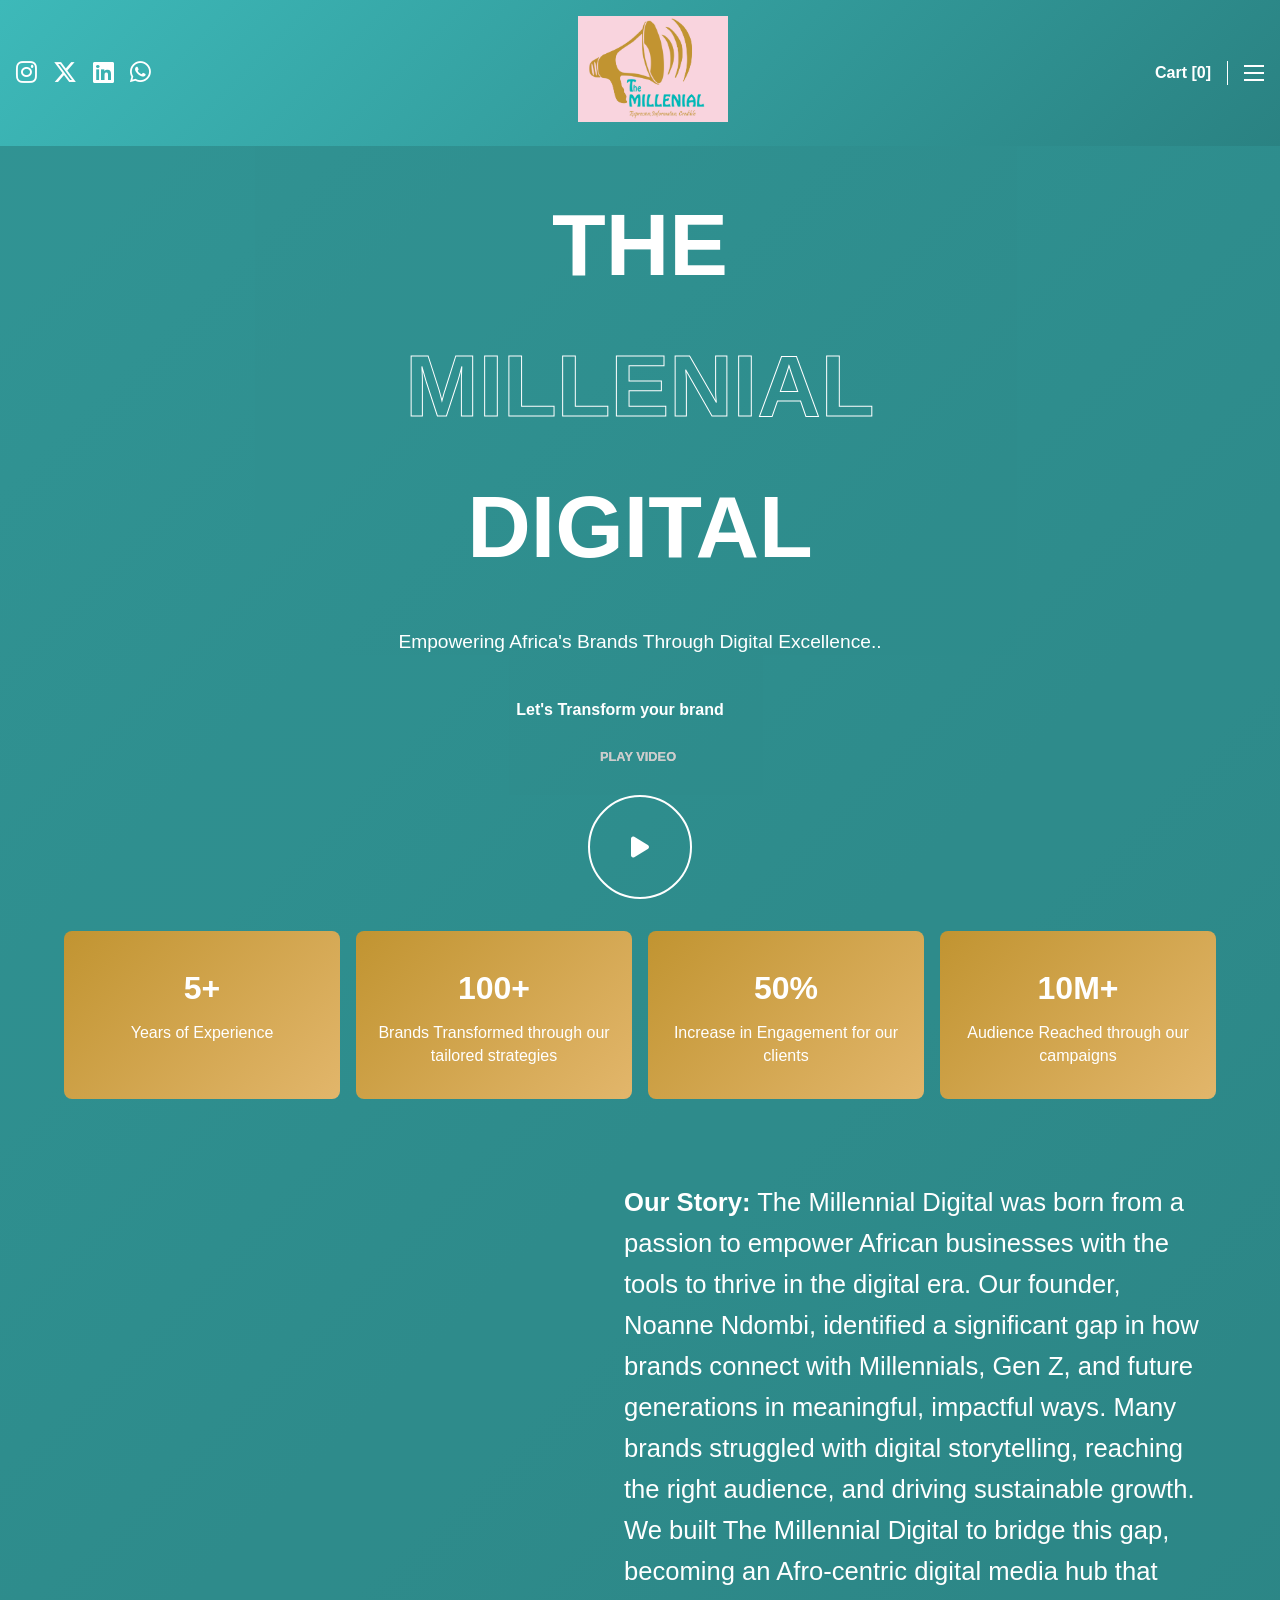
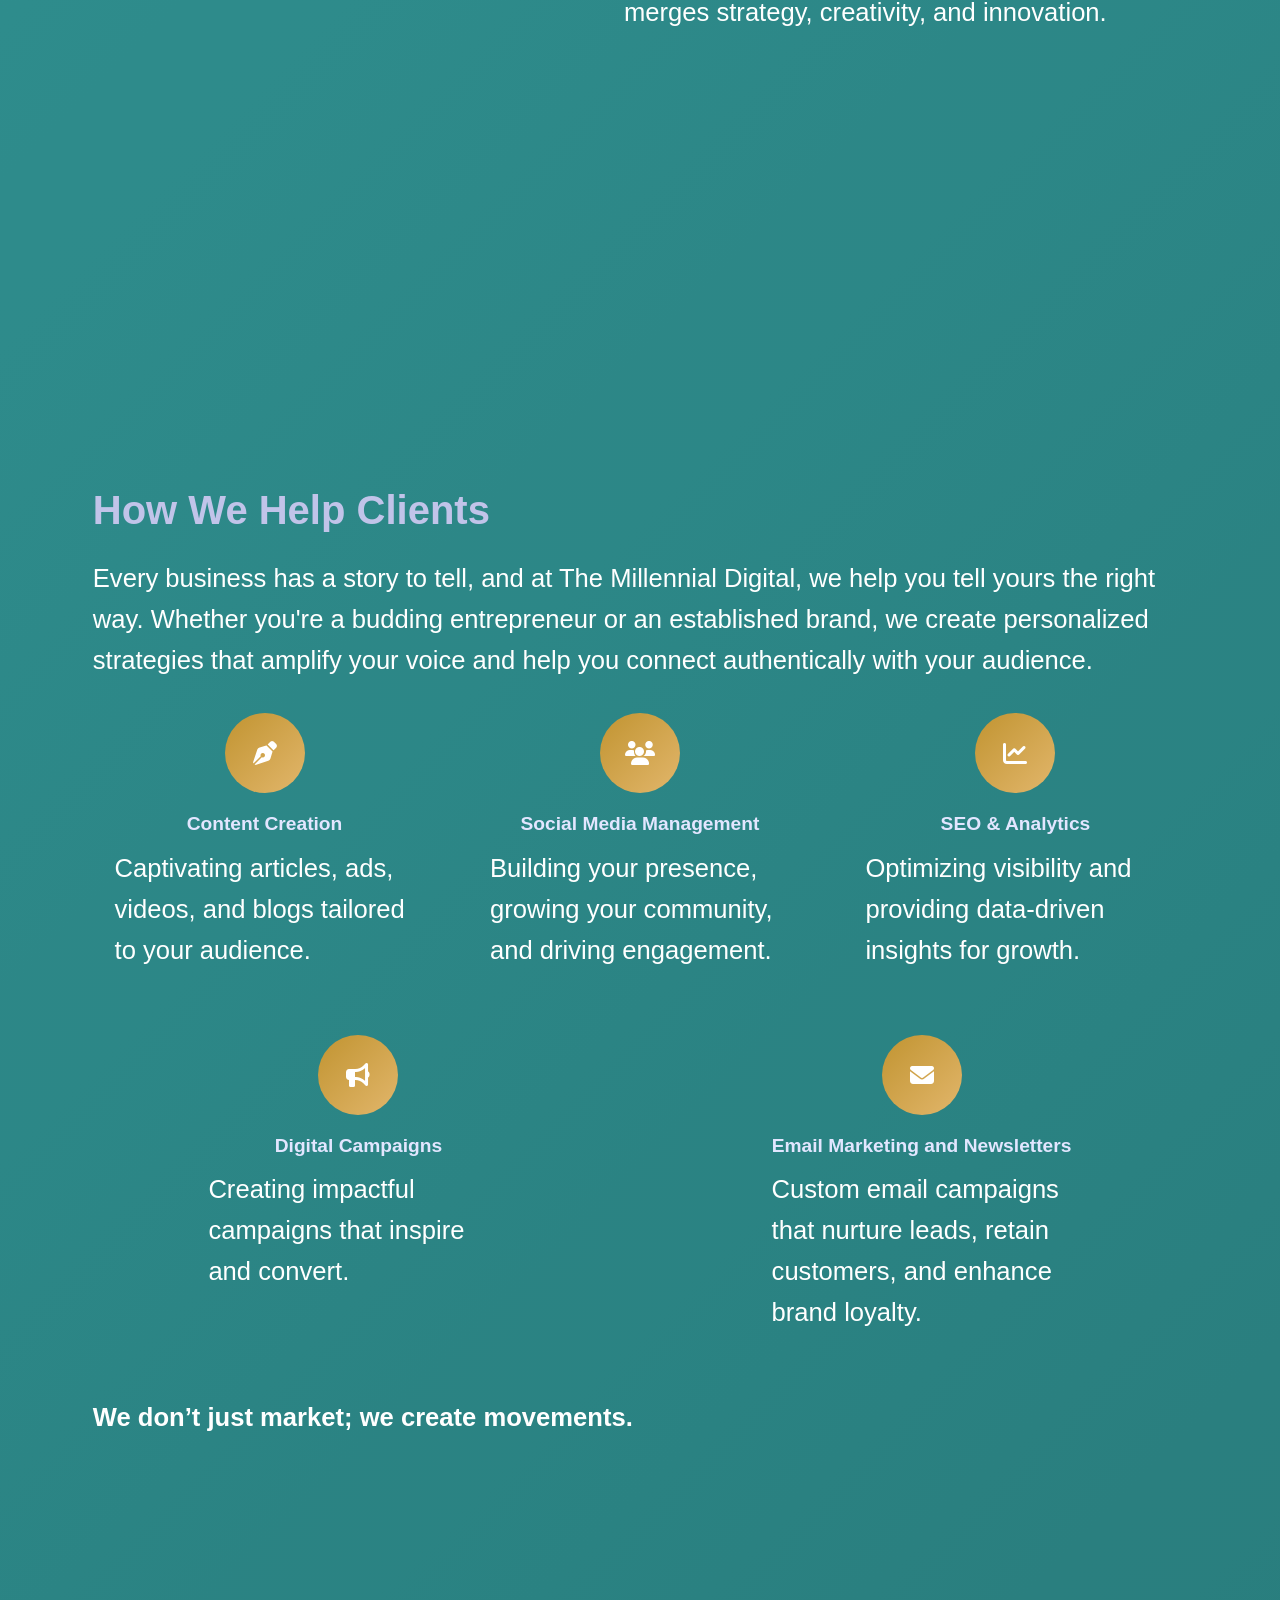
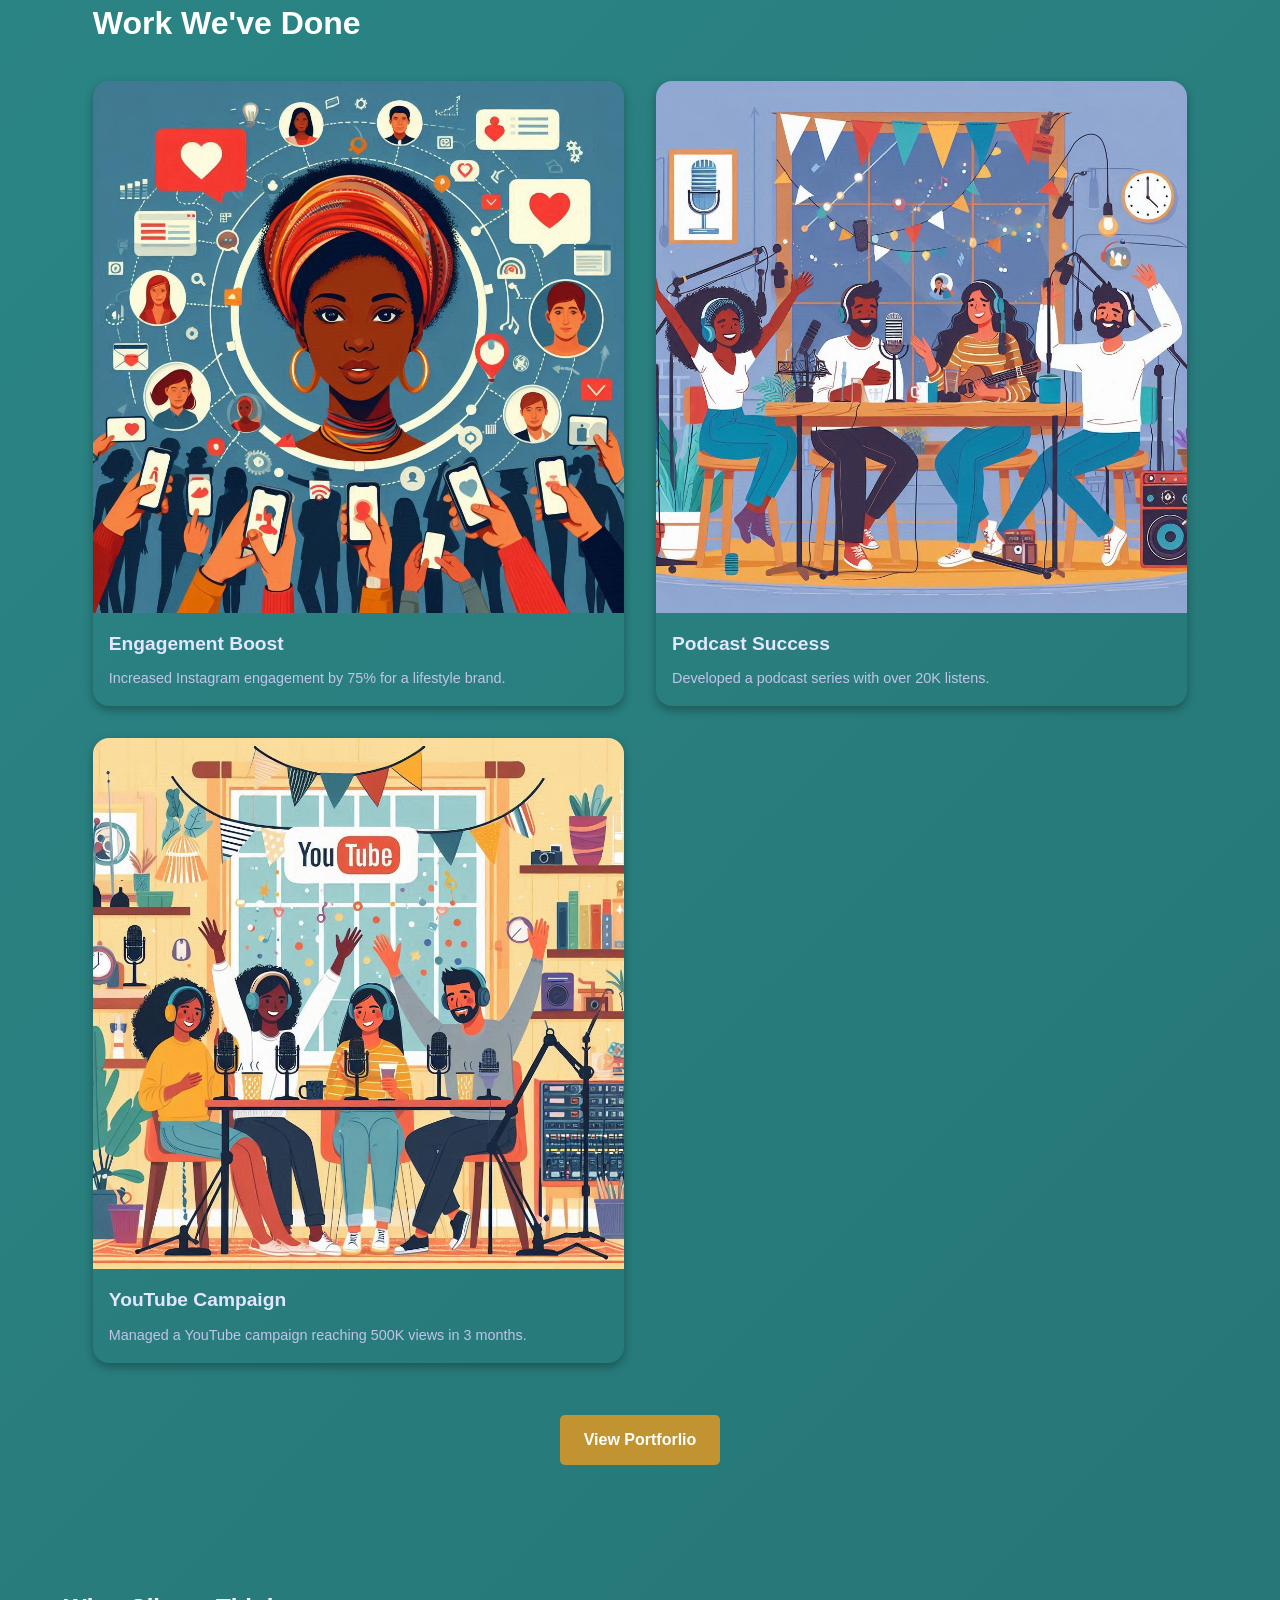
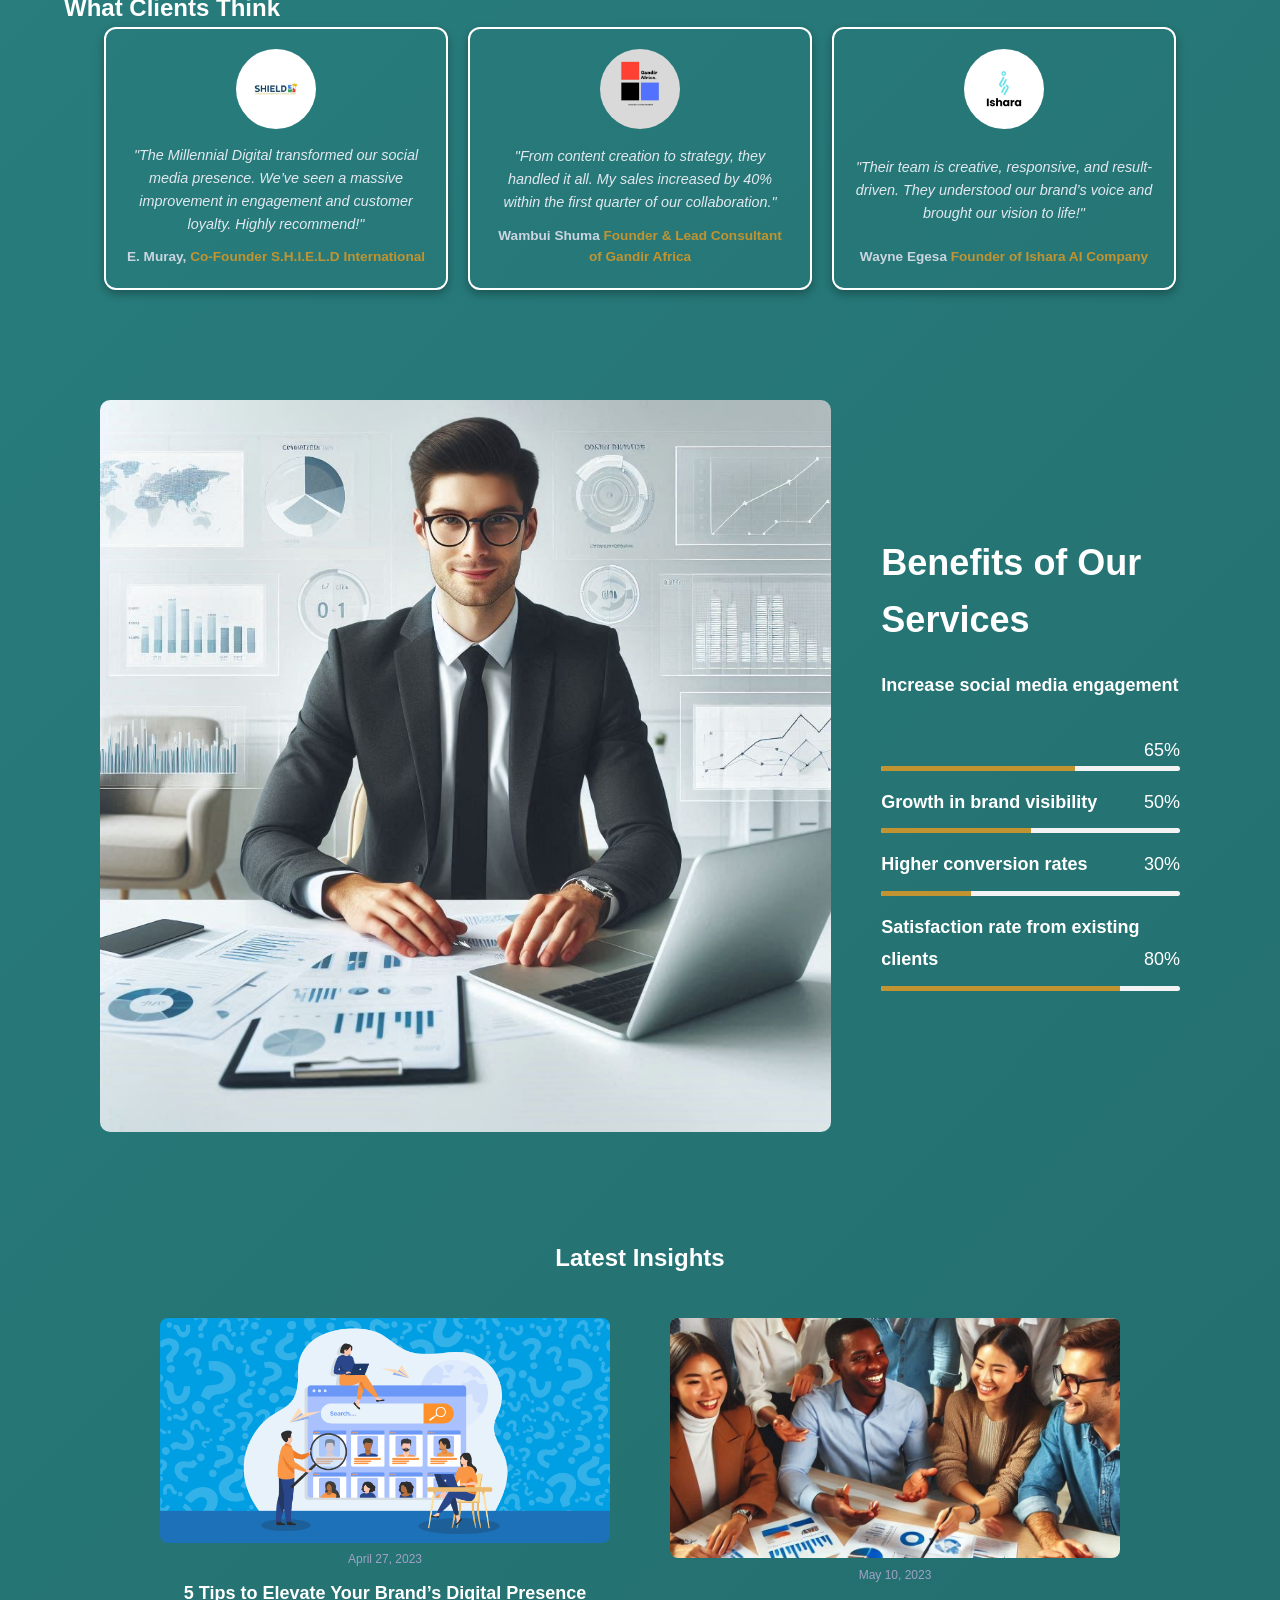
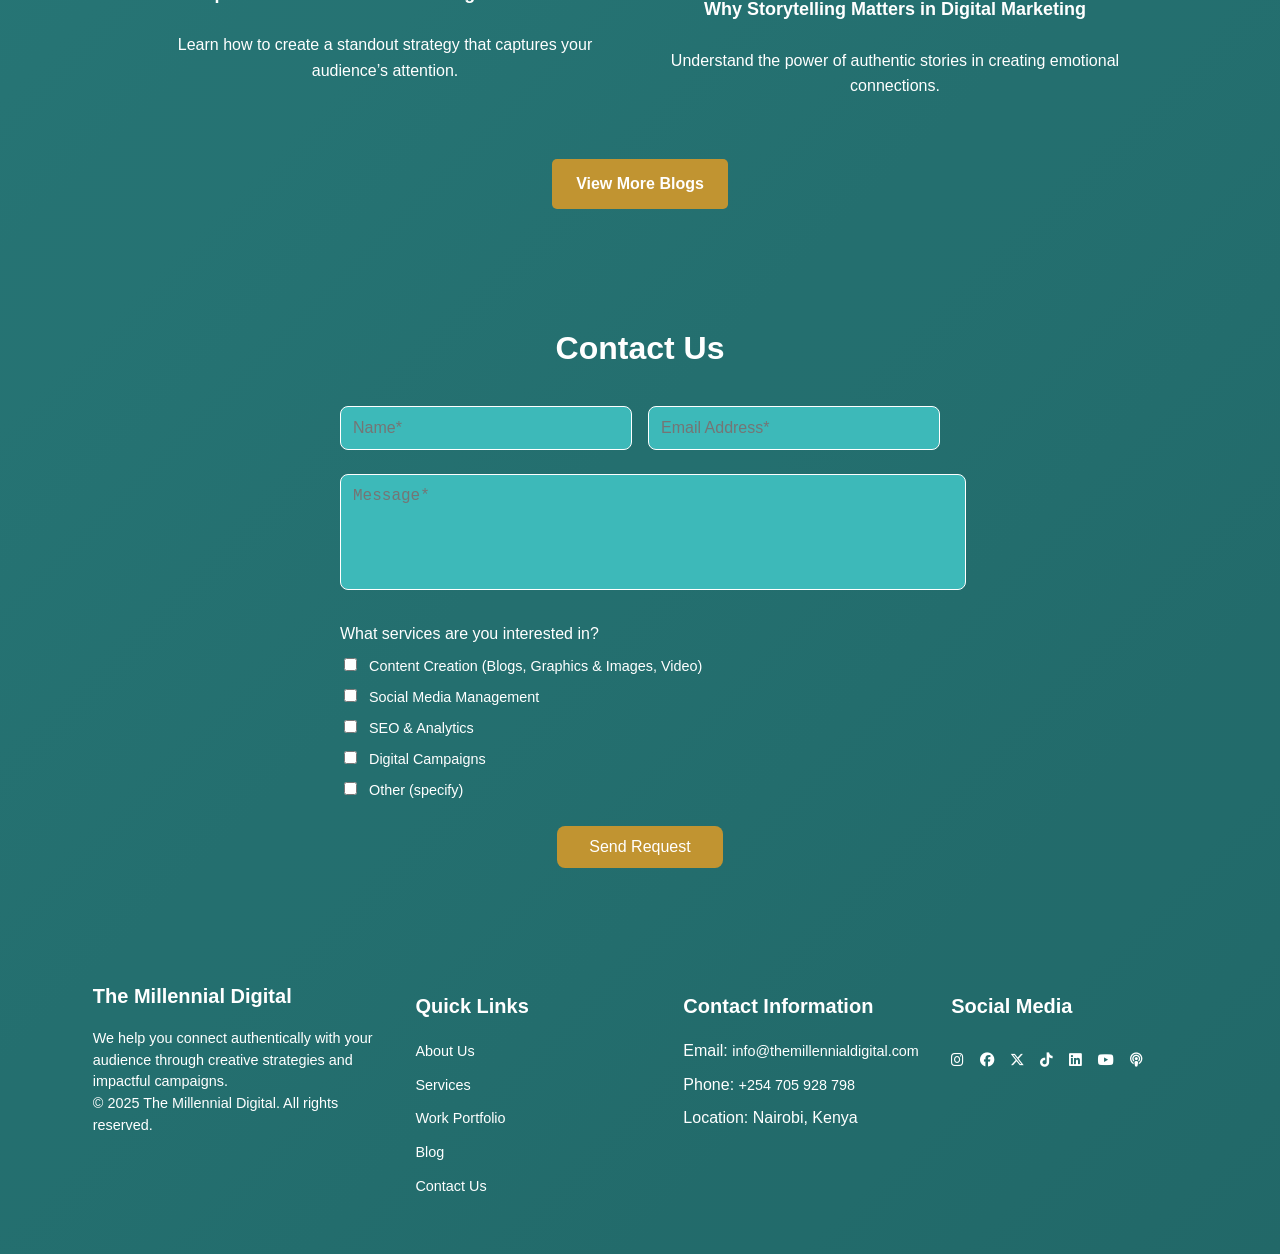
==== commit ced2f163: "second commit" ====
--- a/index.html
+++ b/index.html
@@ -47,7 +47,7 @@
         <div class="container">
             <h1>
                 <span id="first">THE</span> <br>
-                <span class="outline">MILLENNIAL</span> <br>
+                <span class="outline">MILLENIAL</span> <br>
                 <span id="last">DIGITAL</span>
             </h1>
             <p><br><br> Empowering Africa's Brands Through Digital Excellence..</p>
@@ -422,13 +422,16 @@
                     </div>
                 </div>
             </div>
+            <div class="cta-container">
+                <a href="Portforlio.html" class="cta-button">View Portforlio</a>
+            </div>
         </div>
         <script>
             document.addEventListener("DOMContentLoaded", function () {
                 // Custom Cursor
                 const cursor = document.createElement("div");
                 cursor.classList.add("custom-cursor");
-                cursor.textContent = "OUR PROJECT";
+                cursor.textContent = "view more";
                 document.body.appendChild(cursor);
 
                 const workItems = document.querySelectorAll(".work-item img");
@@ -450,7 +453,7 @@
                     });
 
                     img.addEventListener("click", () => {
-                        window.location.href = "#work"; 
+                        window.location.href = "portforlio.html"; 
                     });
                 });
 
@@ -617,26 +620,29 @@
             });
         </script>
     </section>
-    <!--latest insights -->
+    <!-- Latest Insights -->
     <section id="latest-insights" class="latest-insights">
         <div class="container">
-            <h2>Latest Insights <a href="Blogs.html" class="view-more">View More Blogs</a></h2>
+            <h2>Latest Insights</h2>
             <div class="insights-grid">
                 <div class="insight">
                     <a href="design-process.html">
-                    <img src="images/Build-your-online-presence.jpg" alt="Blog 1"></a>
+                        <img src="images/Build-your-online-presence.jpg" alt="Blog 1">
+                    </a>
                     <p class="date">April 27, 2023</p>
                     <h4>5 Tips to Elevate Your Brand’s Digital Presence</h4>
                     <p>Learn how to create a standout strategy that captures your audience’s attention.</p>
                 </div>
                 <div class="insight">
                     <a href="branding-strategy.html">
-                    <img src="images/storytelling dm.jpeg" alt="Blog 2"></a>
+                        <img src="images/storytelling dm.jpeg" alt="Blog 2">
+                    </a>
                     <p class="date">May 10, 2023</p>
                     <h4>Why Storytelling Matters in Digital Marketing</h4>
                     <p>Understand the power of authentic stories in creating emotional connections.</p>
                 </div>
             </div>
+            <a href="Blogs.html" class="cta-button">View More Blogs</a>
         </div>
         <script>
             document.addEventListener("DOMContentLoaded", function () {
--- a/css/styles.css
+++ b/css/styles.css
@@ -10,6 +10,7 @@
     line-height: 1.6;
     color: white;
     background: linear-gradient(135deg, #3Db9b9, #2a8282);
+    overflow-x: hidden;
     
 }
 
@@ -586,6 +587,27 @@
         position: relative;
         z-index: 1; /* Ensure image does not hide cursor */
     }  
+    .cta-container {
+        text-align: center;
+        margin-top: 2rem;
+    }
+    
+    .cta-button {
+        display: inline-block;
+        background: #C19431;
+        color: white;
+        font-size: 1.2rem;
+        font-weight: bold;
+        padding: 12px 24px;
+        border-radius: 8px;
+        text-decoration: none;
+        transition: background 0.3s ease, transform 0.2s ease;
+    }
+    
+    .cta-button:hover {
+        background: #a87c29;
+        transform: scale(1.05);
+    }
 /* Testimonials Section */
 .testimonials {
     color: #ffffff;
@@ -765,18 +787,23 @@
 .latest-insights {
     padding: 50px 0;
     background: rgba(0, 0, 0, 0.2);
-
+    text-align: center;
 }
 
 .insights-grid {
     display: flex;
     gap: 20px;
+    flex-wrap: wrap;
+    justify-content: center;
+    padding: 20px 0;
 }
 
 .insight {
     padding: 20px;
     border-radius: 8px;
-    width: 48%;
+    flex: 1;
+    min-width: 300px;
+    max-width: 450px;
 }
 
 .insight img {
@@ -794,52 +821,62 @@
     margin-top: 10px;
 }
 
-.view-more {
-    float: right;
-    font-size: 14px;
+.cta-button {
+    background-color: #C19431;
+    color: white;
+    padding: 12px 24px;
+    border-radius: 5px;
     text-decoration: none;
-    color: #C19431;
+    font-size: 16px;
+    font-weight: bold;
+    display: inline-block;
+    margin-top: 20px;
+    transition: background 0.3s ease;
+}
+
+.cta-button:hover {
+    background-color: #a37526;
 }
 @keyframes slideInLeft {
-  from {
-      opacity: 0;
-      transform: translateX(-50px);
-  }
-  to {
-      opacity: 1;
-      transform: translateX(0);
-  }
+    from {
+        opacity: 0;
+        transform: translateX(-50px);
+    }
+    to {
+        opacity: 1;
+        transform: translateX(0);
+    }
 }
 
 @keyframes slideUp {
-  from {
-      opacity: 0;
-      transform: translateY(50px);
-  }
-  to {
-      opacity: 1;
-      transform: translateY(0);
-  }
+    from {
+        opacity: 0;
+        transform: translateY(50px);
+    }
+    to {
+        opacity: 1;
+        transform: translateY(0);
+    }
 }
 
 #latest-insights h2 {
-  opacity: 0;
-  transform: translateX(-50px);
-  transition: all 0.6s ease-in-out;
+    opacity: 0;
+    transform: translateX(-50px);
+    transition: all 0.6s ease-in-out;
 }
 
 .insights-grid .insight {
-  opacity: 0;
-  transform: translateY(50px);
-  transition: all 0.6s ease-in-out;
+    opacity: 0;
+    transform: translateY(50px);
+    transition: all 0.6s ease-in-out;
 }
 
 #latest-insights h2.animate {
-  animation: slideInLeft 0.8s forwards;
+    animation: slideInLeft 0.8s forwards;
 }
 
 .insights-grid .insight.animate {
-  animation: slideUp 0.8s forwards;
+    animation: slideUp 0.8s forwards;
 }
 
 /* Contact Us Section */
@@ -1043,7 +1080,18 @@
   
 /* Responsive Styles */
 @media (max-width: 1024px) {
-  .container {
+    .hero {
+        padding: 3rem 1rem;
+    }
+
+    .hero h1 {
+        font-size: 4rem;
+    }
+
+    .hero p {
+        font-size: 1rem;
+    }
+    .container {
       width: 95%;
   }
 
@@ -1054,8 +1102,48 @@
   }
   .about h2 {
     margin-bottom: 1.5rem;
-
-}
+}
+.about p{
+    text-align: left;
+  }
+.form-group {
+    flex-direction: column;
+    gap: 0.75rem;
+}
+
+.contact-us {
+    padding: 3rem 1rem;
+}
+
+.contact-us h2 {
+    font-size: 1.75rem;
+}
+
+.btn {
+    width: 100%; /* Full width button for easier tapping */
+    padding: 1rem;
+}
+.insights-grid {
+    flex-direction: column;
+    align-items: center;
+}
+
+.insight {
+    width: 90%;
+}
+.cta-button {
+    font-size: 1rem;
+    padding: 10px 20px;
+}
+}
+
+@media (max-width: 480px) {
+.cta-button {
+    font-size: 0.9rem;
+    padding: 8px 16px;
+}
+}
+
 
 @media (max-width: 768px) {
   body {
@@ -1101,32 +1189,75 @@
         width: 18px;
         height: 2px;
     }
+    .hero {
+        padding: 2.5rem 1rem;
+    }
+
+    .hero h1 {
+        font-size: 3.2rem;
+    }
+
+    .hero p {
+        font-size: 1rem;
+    }
+
+    .hero .cta {
+        padding: 1rem;
+        font-size: 1rem;
+    }
 
   .about h2,
   .about p {
-      text-align: center;
+      text-align: left;
       margin-left: 0;
   }
 
-    .benefits-container {
-      display: flex;
-      flex-direction: column; 
-      align-items: center; 
-      text-align: center;
-      width: 100%; 
-  }
-
-  .benefits-container img {
-      order: -1; 
-      width: 100%; 
-      max-width: 400px; 
-      margin-bottom: 1rem; 
-  }
-
-  .benefits-container .content {
-      width: 100%; 
-  }
-
+   .benefits-container {
+        flex-direction: column;
+        align-items: center;
+        text-align: center;
+        width: 100%;
+    }
+    .benefits-image img {
+        order: -1;
+        width: 100%;
+        max-width: 350px;
+        margin-bottom: 1rem;
+    }
+    .benefits-content {
+        width: 100%;
+        text-align: center;
+    }
+
+    .benefits-content h2 {
+        font-size: 1.8rem;
+    }
+    .benefits-content li {
+        flex-direction: column;
+        align-items: center;
+        font-size: 1rem;
+    }
+    .progress-bar {
+        width: 90%;
+        margin: 0 auto 1rem;
+    }
+
+  .form-group {
+        flex-direction: column;
+        gap: 0.75rem;
+    }
+    .contact-us {
+        padding: 3rem 1rem;
+    }
+
+    .contact-us h2 {
+        font-size: 1.75rem;
+    }
+
+    .btn {
+        width: 100%; 
+        padding: 1rem;
+    }
   .footer {
       display: flex;
       flex-wrap: wrap;
@@ -1170,9 +1301,30 @@
   .help-grid {
       flex-direction: column;
   }
+  .benefits {
+    padding: 3rem 0.5rem;
+    }
+
+    .benefits-content h2 {
+        font-size: 1.6rem;
+    }
+
+    .benefits-content li {
+        font-size: 0.9rem;
+    }
+
+    .progress-bar {
+        width: 100%;
+    }
 
   .container {
       padding: 0 10px;
   }
-}
-}+  .contact-us h2 {
+    font-size: 1.5rem;
+}
+
+.btn {
+    font-size: 1rem;
+}
+}
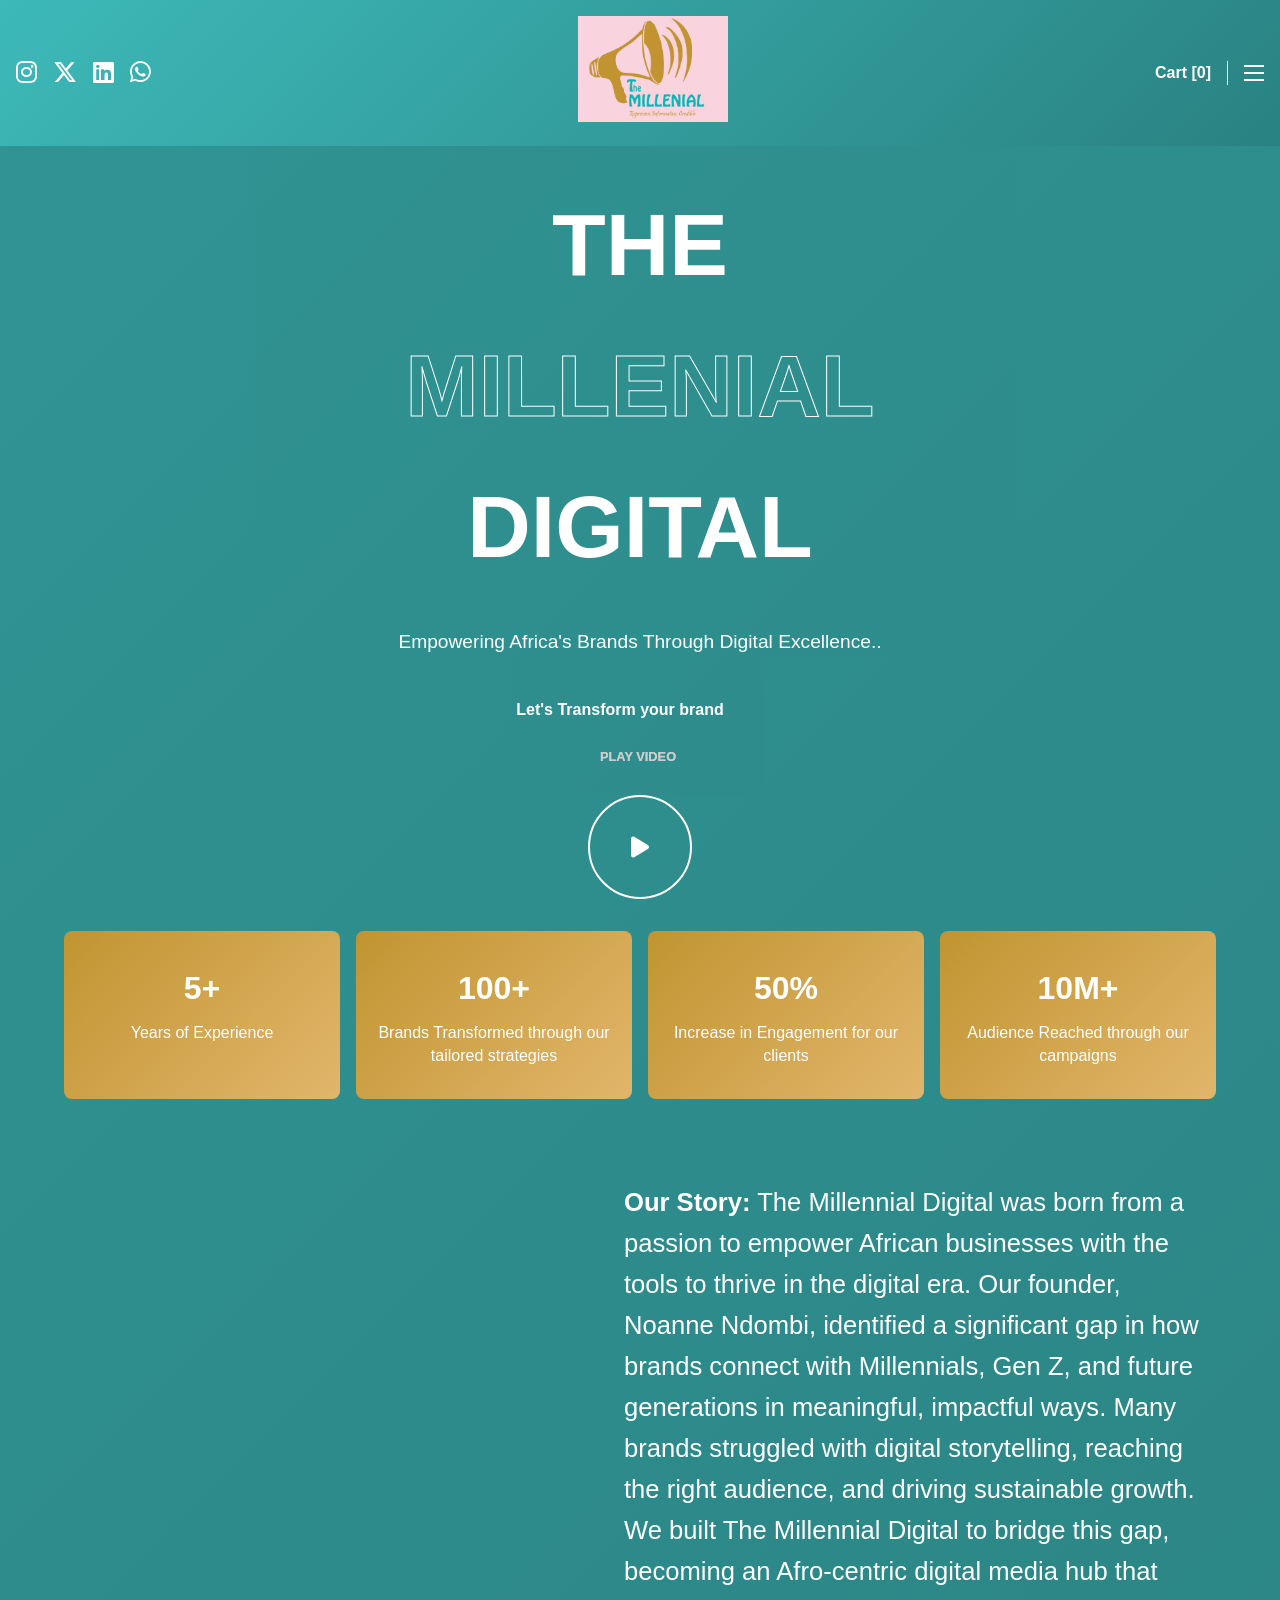
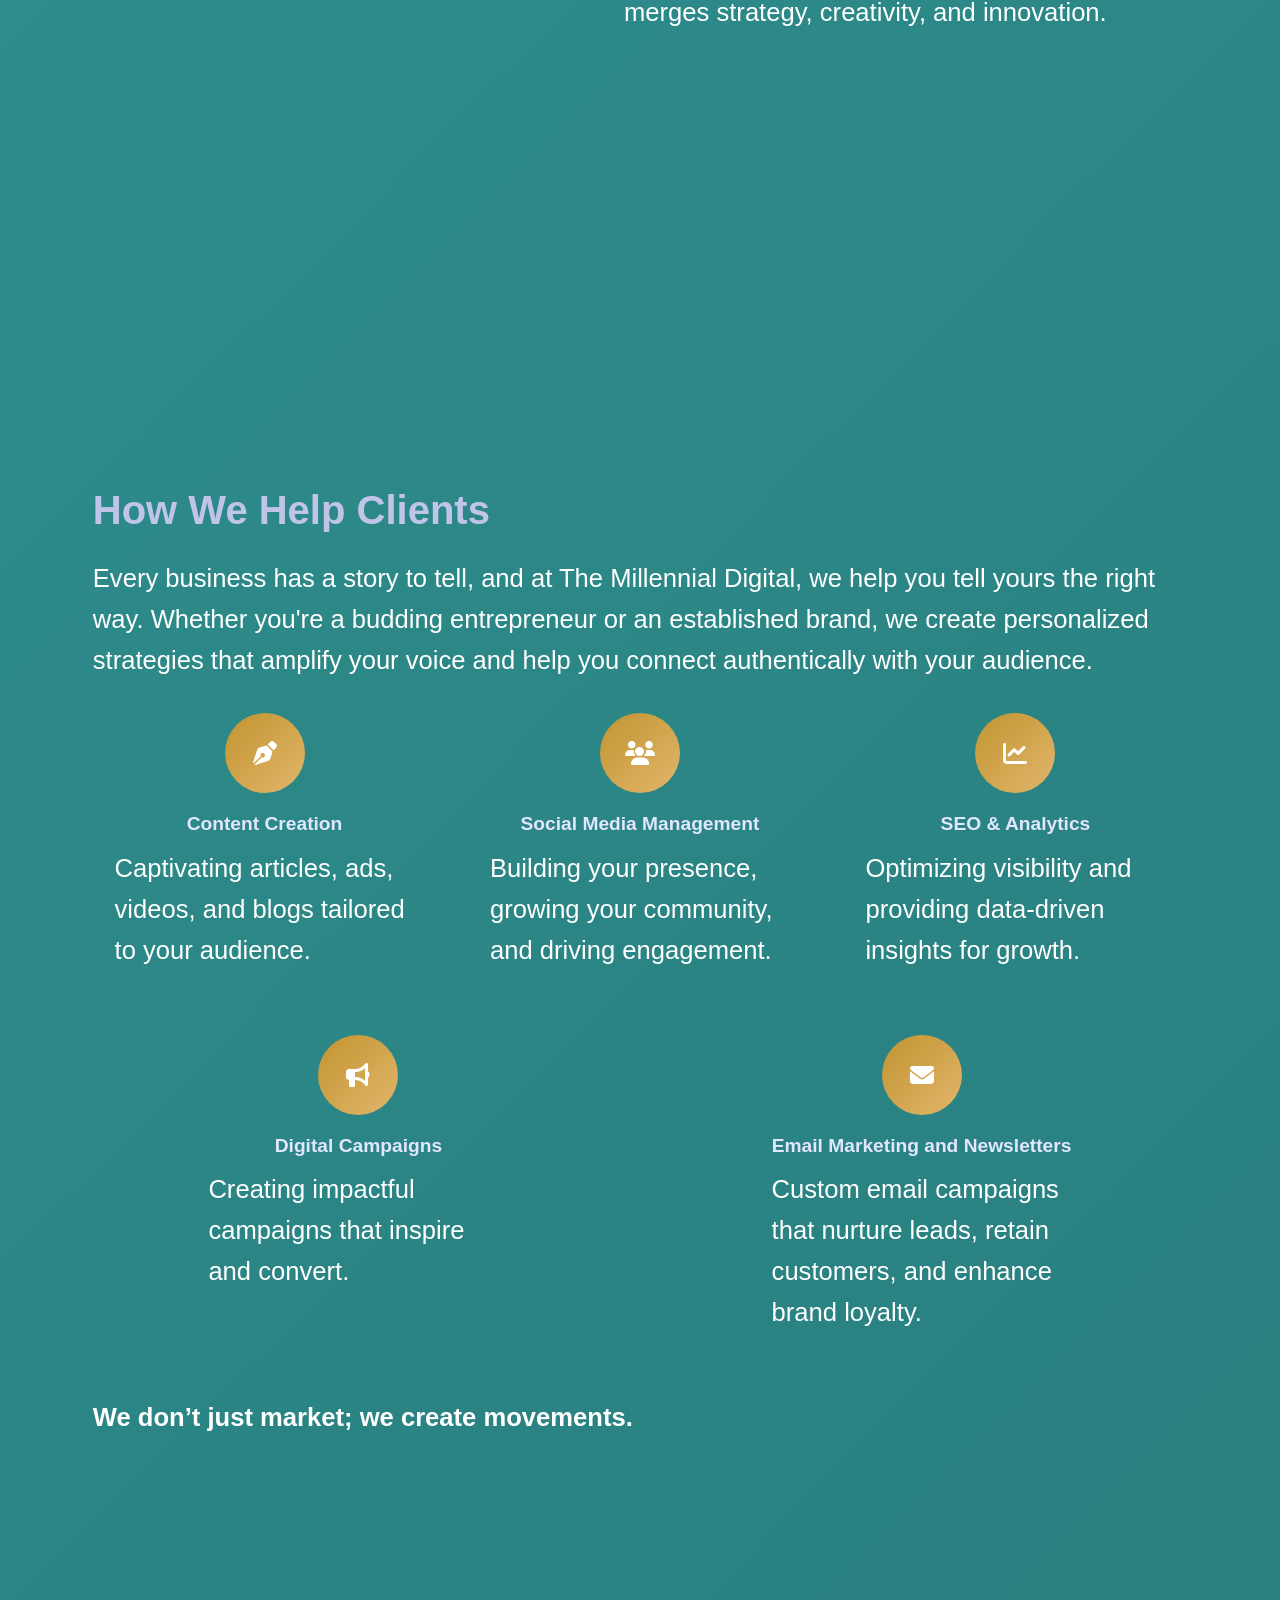
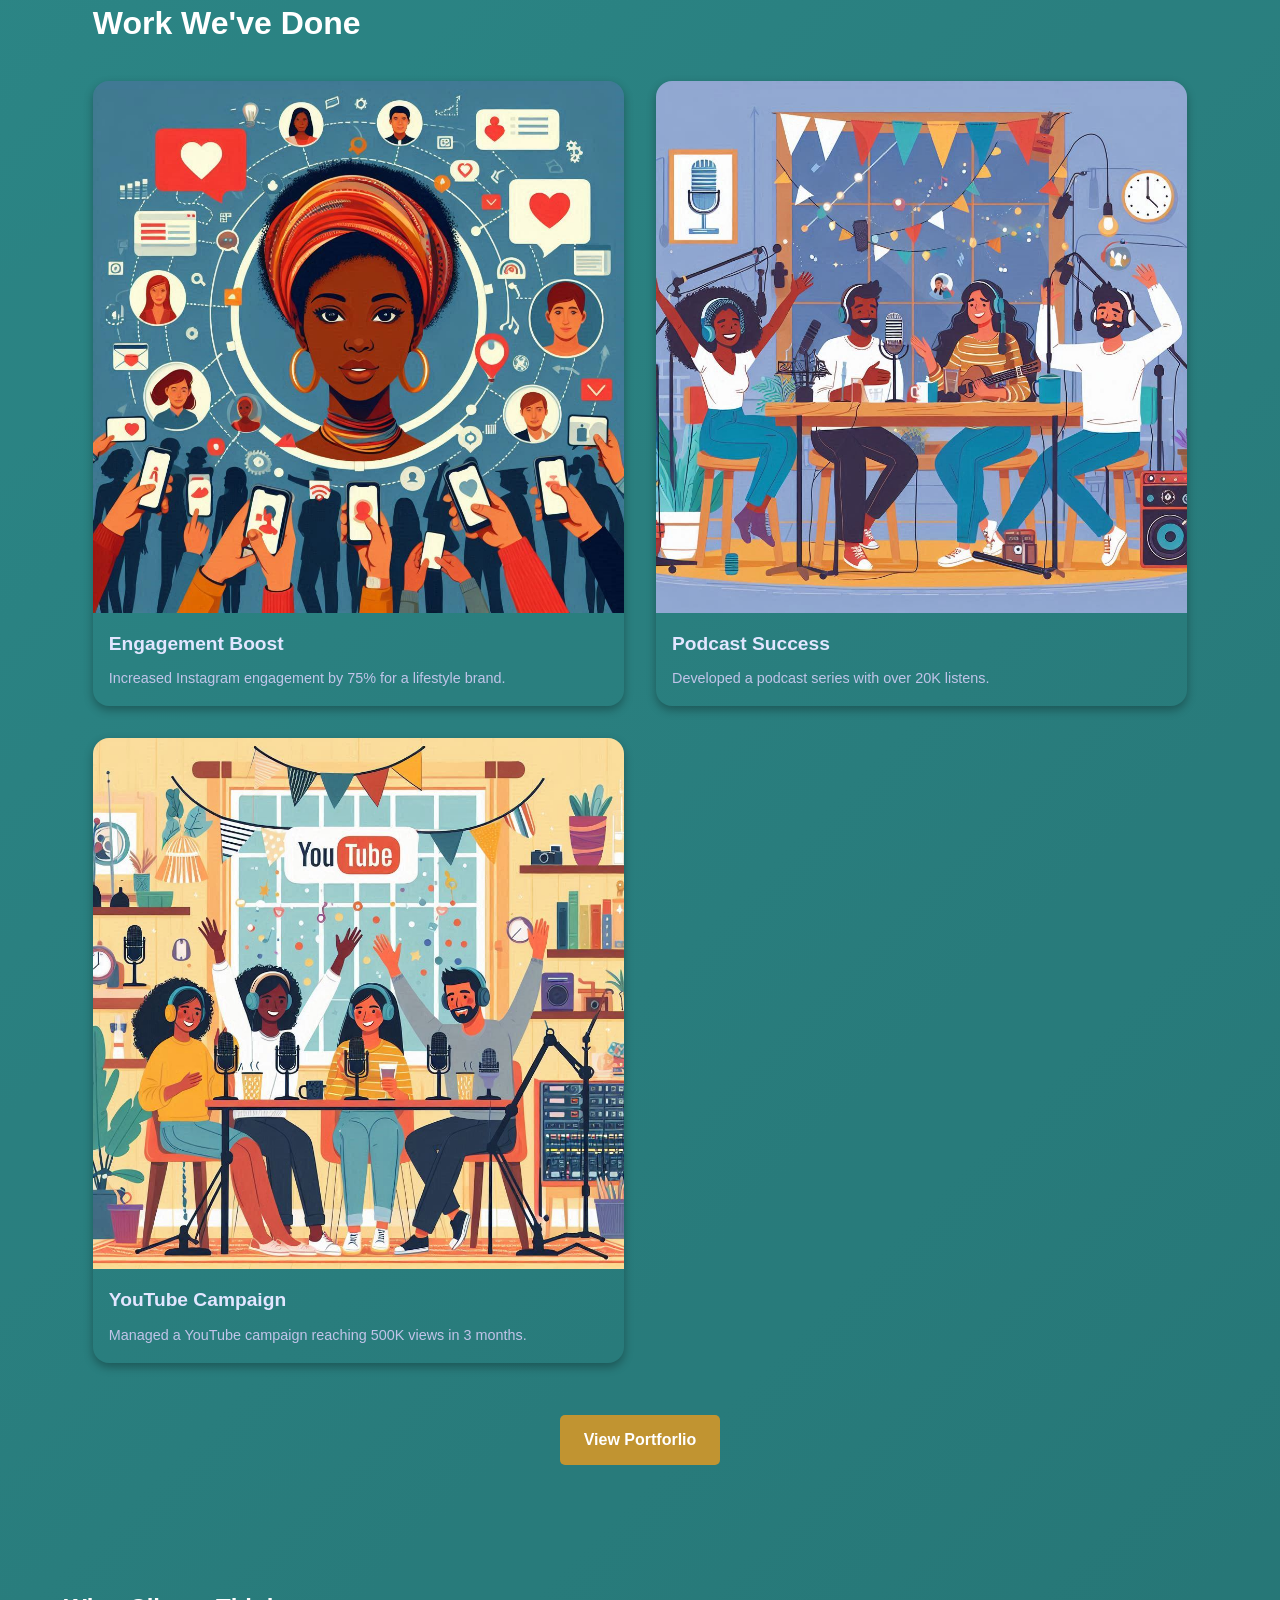
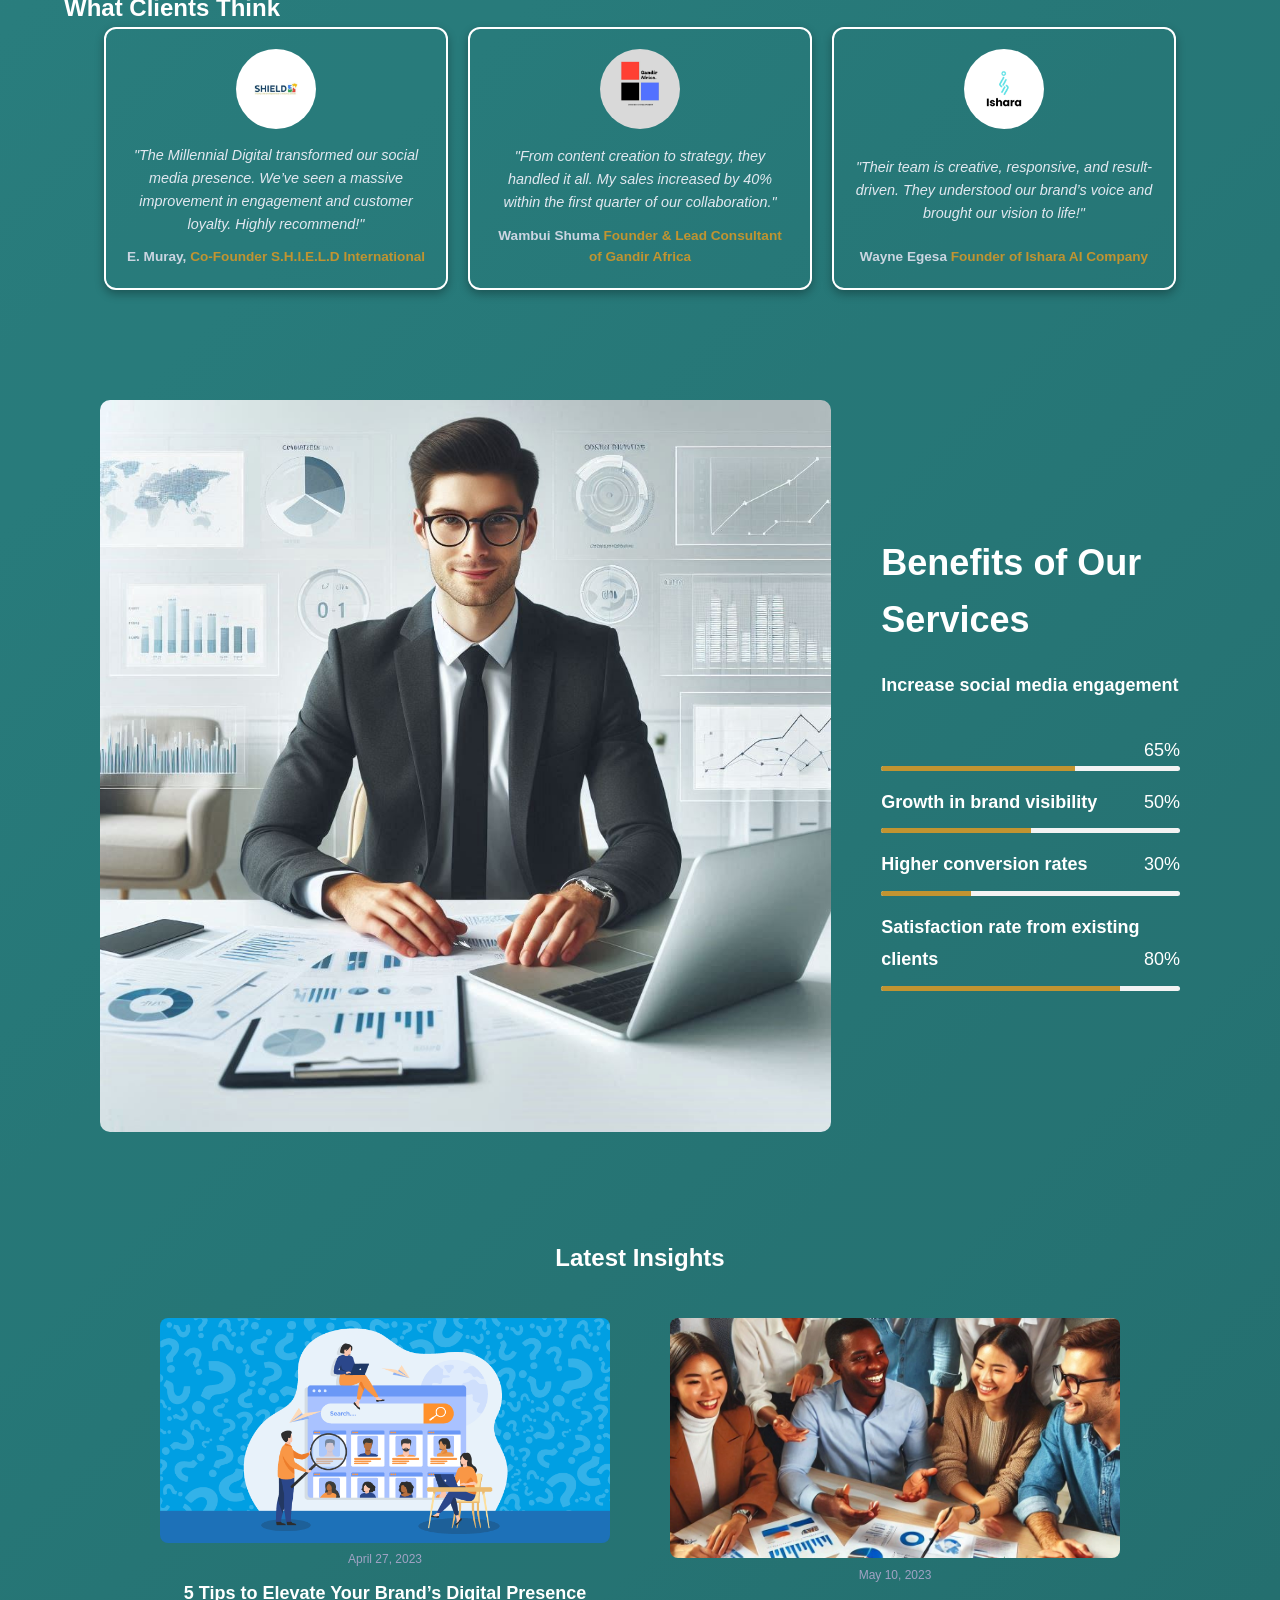
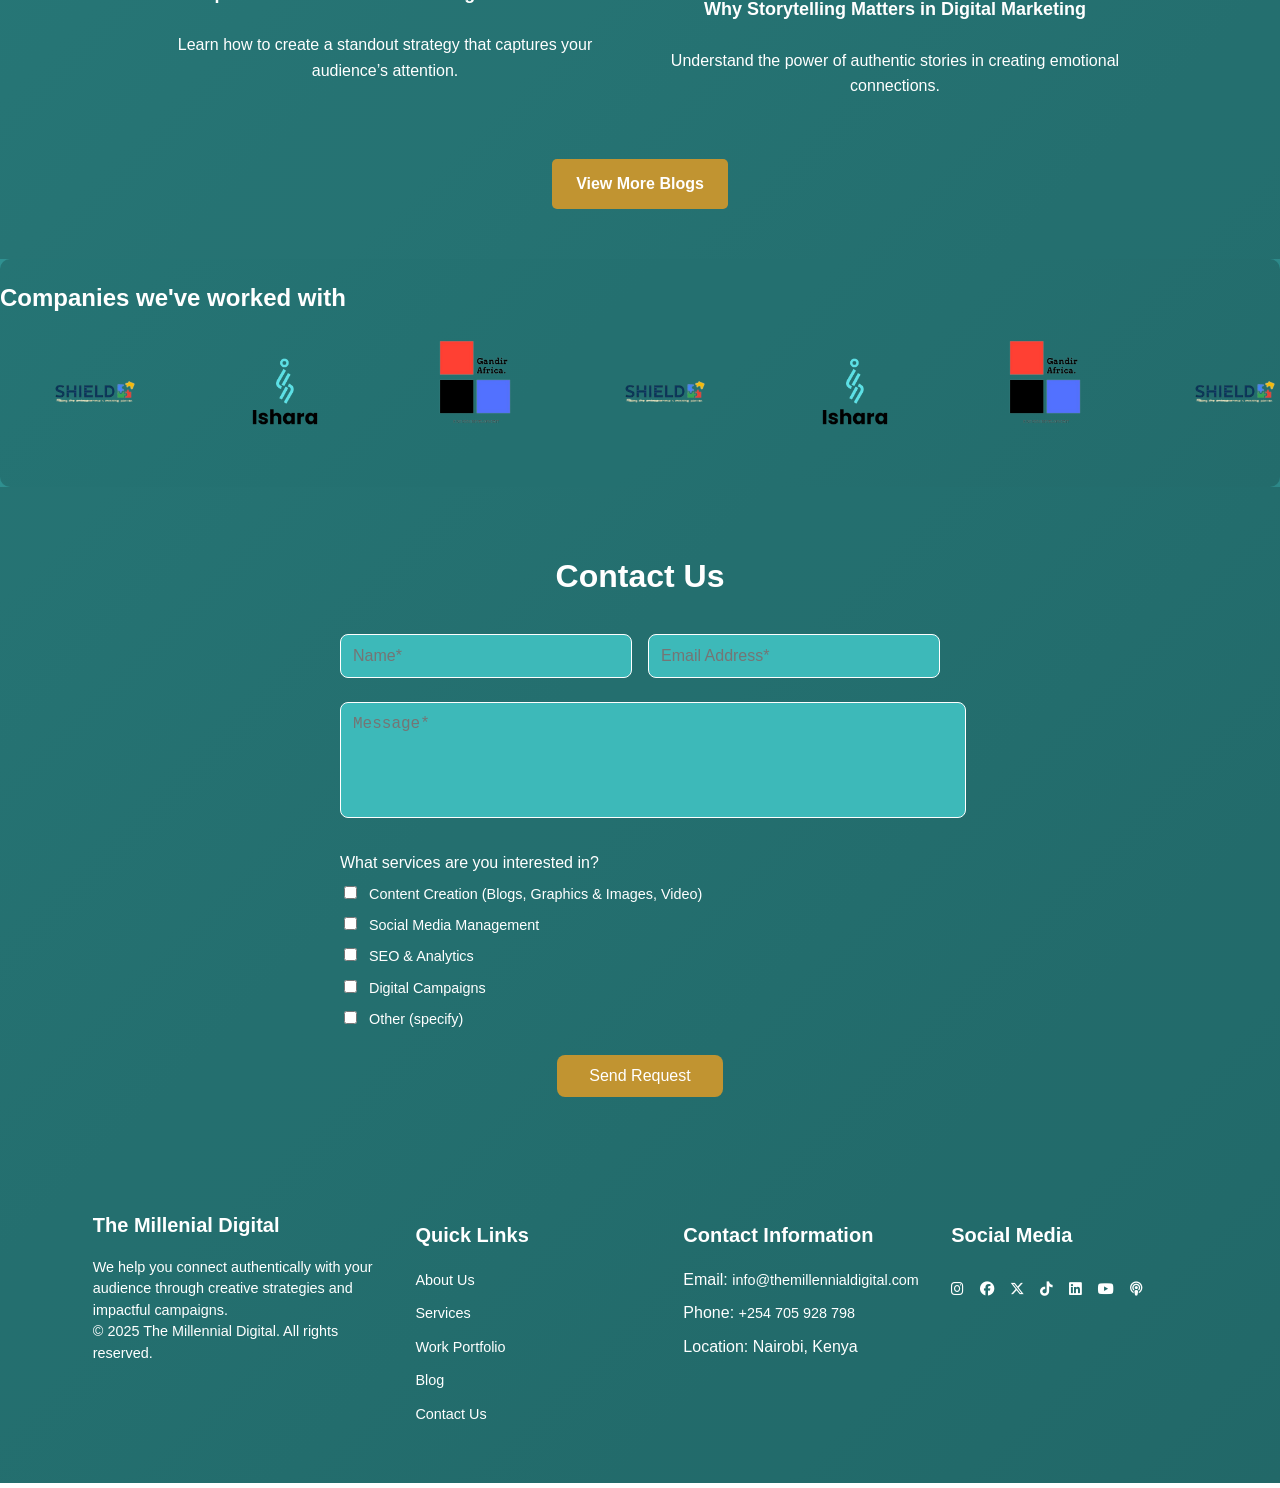
==== commit da4b764a: "millenial new commit" ====
--- a/index.html
+++ b/index.html
@@ -660,6 +660,26 @@
             });
         </script>
     </section>
+    <!--Companies we've worked with section-->
+    <section class="logo-slider">
+        <h2>Companies we've worked with</h2>
+        <div class="logo-track">
+            <img src="images/S.H.I.E.L.D-removebg-preview.png" alt="Company 1">
+            <img src="images/ishara_logo-removebg-preview.png" alt="Company 2">
+            <img src="images/Gandir_africa-removebg-preview.png" alt="Company 3">
+            <img src="images/S.H.I.E.L.D-removebg-preview.png" alt="Company 1">
+            <img src="images/ishara_logo-removebg-preview.png" alt="Company 2">
+            <img src="images/Gandir_africa-removebg-preview.png" alt="Company 3">
+        </div>
+        <script>
+        document.addEventListener("DOMContentLoaded", function () {
+            const track = document.querySelector(".logo-track");
+            const logos = track.innerHTML; // Get the current logos
+            track.innerHTML += logos; // Duplicate logos to ensure continuous loop
+        });
+
+        </script>
+    </section>
     <!-- Contact Us Section -->
     <section id="contact" class="contact-us">
         <div class="container">
@@ -722,7 +742,7 @@
     <footer class="footer">
         <div class="container">
         <div class="footer-branding">
-            <h3>The Millennial Digital</h3>
+            <h3>The Millenial Digital</h3>
             <p>We help you connect authentically with your audience through creative strategies and impactful campaigns.</p>
             <p>&copy; 2025 The Millennial Digital. All rights reserved.</p>
         </div>
--- a/css/styles.css
+++ b/css/styles.css
@@ -878,7 +878,38 @@
 .insights-grid .insight.animate {
     animation: slideUp 0.8s forwards;
 }
-
+/*companies we've worked with Section */
+.logo-slider {
+    overflow: hidden;
+    white-space: nowrap;
+    position: relative;
+    width: 100%;
+    background: rgba(0, 0, 0, 0.2);
+    padding: 20px 0;
+    border-radius: 10px;
+}
+
+.logo-track {
+    display: flex;
+    width: calc(200px * 20); /* Double the number of logos */
+    animation: scroll 20s linear infinite; /* Faster speed to maintain smooth transition */
+}
+
+.logo-track img {
+    width: 150px;
+    height: auto;
+    margin: 0 20px;
+}
+
+/* Keyframes for Infinite Continuous Scrolling */
+@keyframes scroll {
+    from {
+        transform: translateX(0);
+    }
+    to {
+        transform: translateX(-50%); /* Move only half since we doubled the logos */
+    }
+}
 /* Contact Us Section */
 .contact-us {
     color: #ffffff;
@@ -1106,6 +1137,20 @@
 .about p{
     text-align: left;
   }
+
+  .logo-slider {
+    padding: 15px 0;
+}
+
+.logo-track {
+    width: calc(150px * 10); /* Adjust width for smaller logos */
+    animation: scroll 30s linear infinite; /* Slightly faster animation */
+}
+
+.logo-track img {
+    width: 100px; /* Reduce logo size */
+    margin: 0 10px; /* Reduce spacing */
+}
 .form-group {
     flex-direction: column;
     gap: 0.75rem;
@@ -1211,6 +1256,19 @@
       text-align: left;
       margin-left: 0;
   }
+  .logo-slider {
+    padding: 15px 0;
+}
+
+.logo-track {
+    width: calc(150px * 10); /* Adjust width for smaller logos */
+    animation: scroll 30s linear infinite; /* Slightly faster animation */
+}
+
+.logo-track img {
+    width: 100px; /* Reduce logo size */
+    margin: 0 10px; /* Reduce spacing */
+}
 
    .benefits-container {
         flex-direction: column;
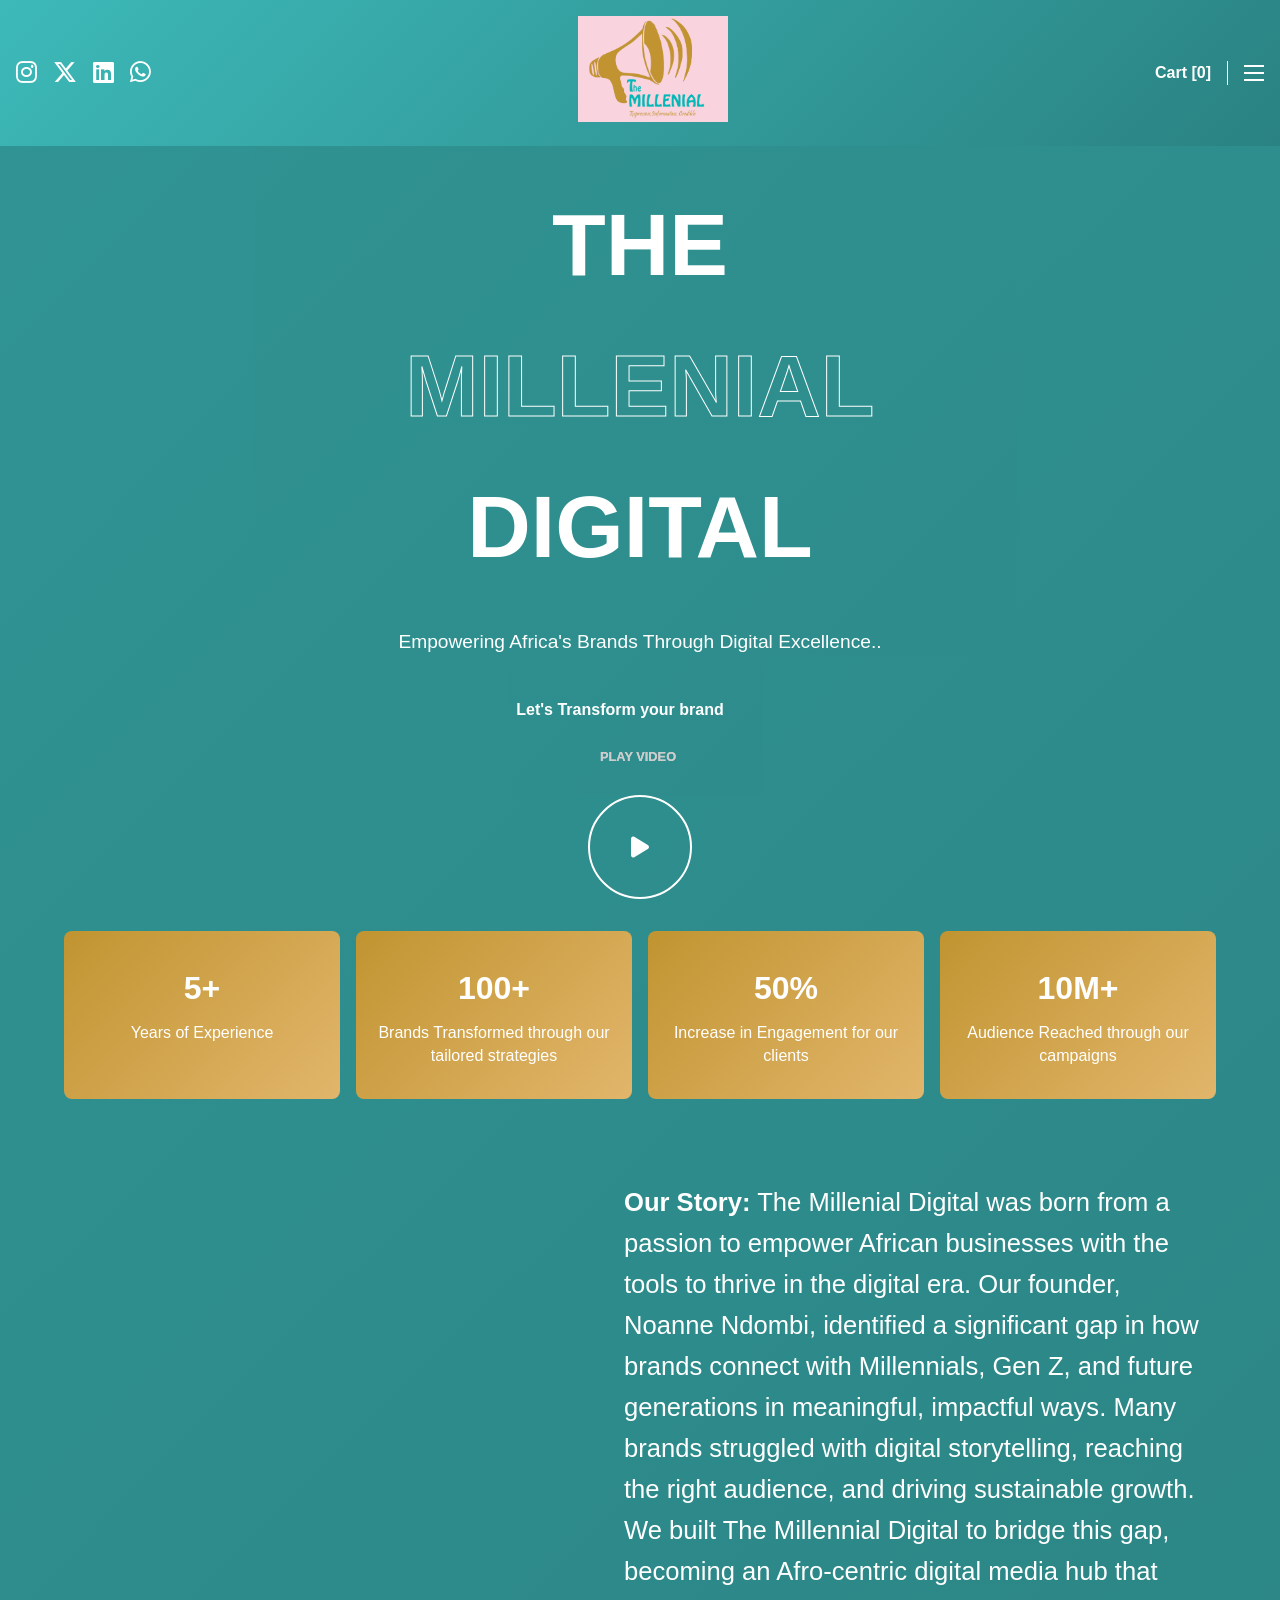
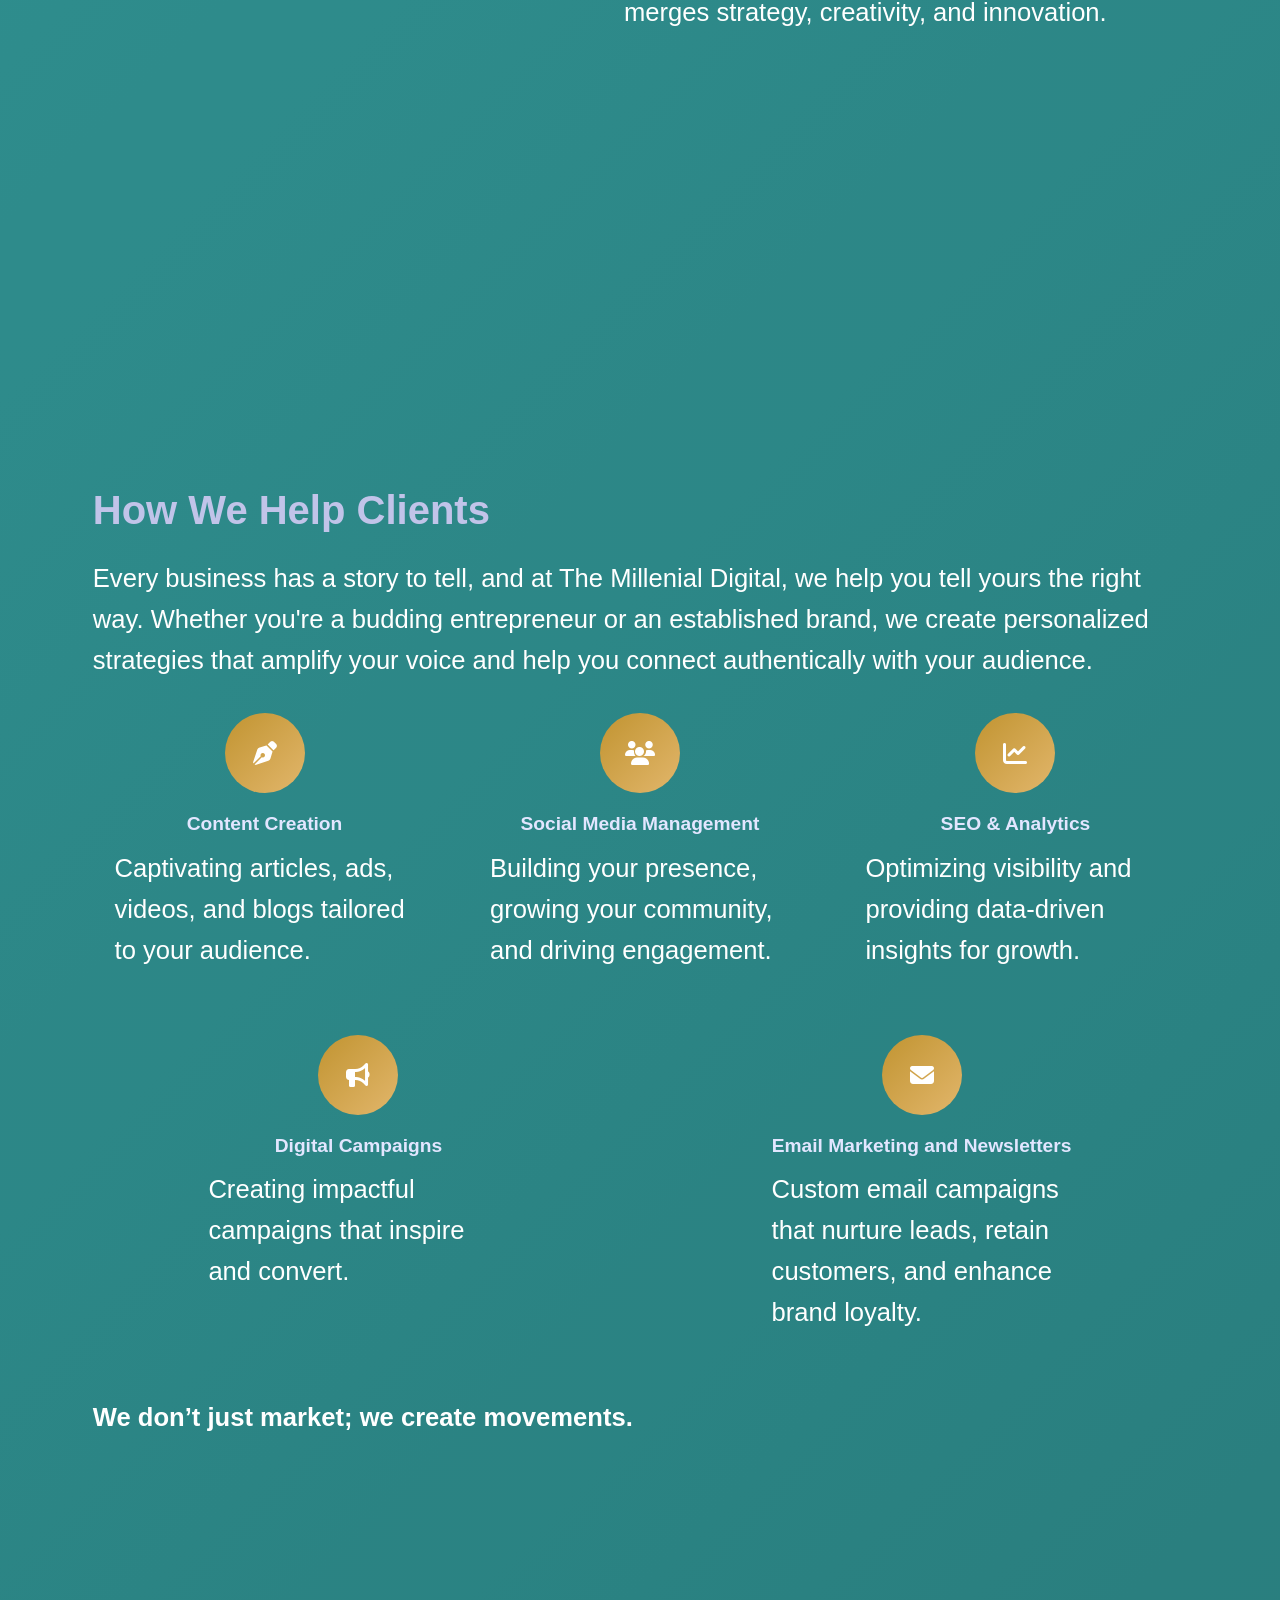
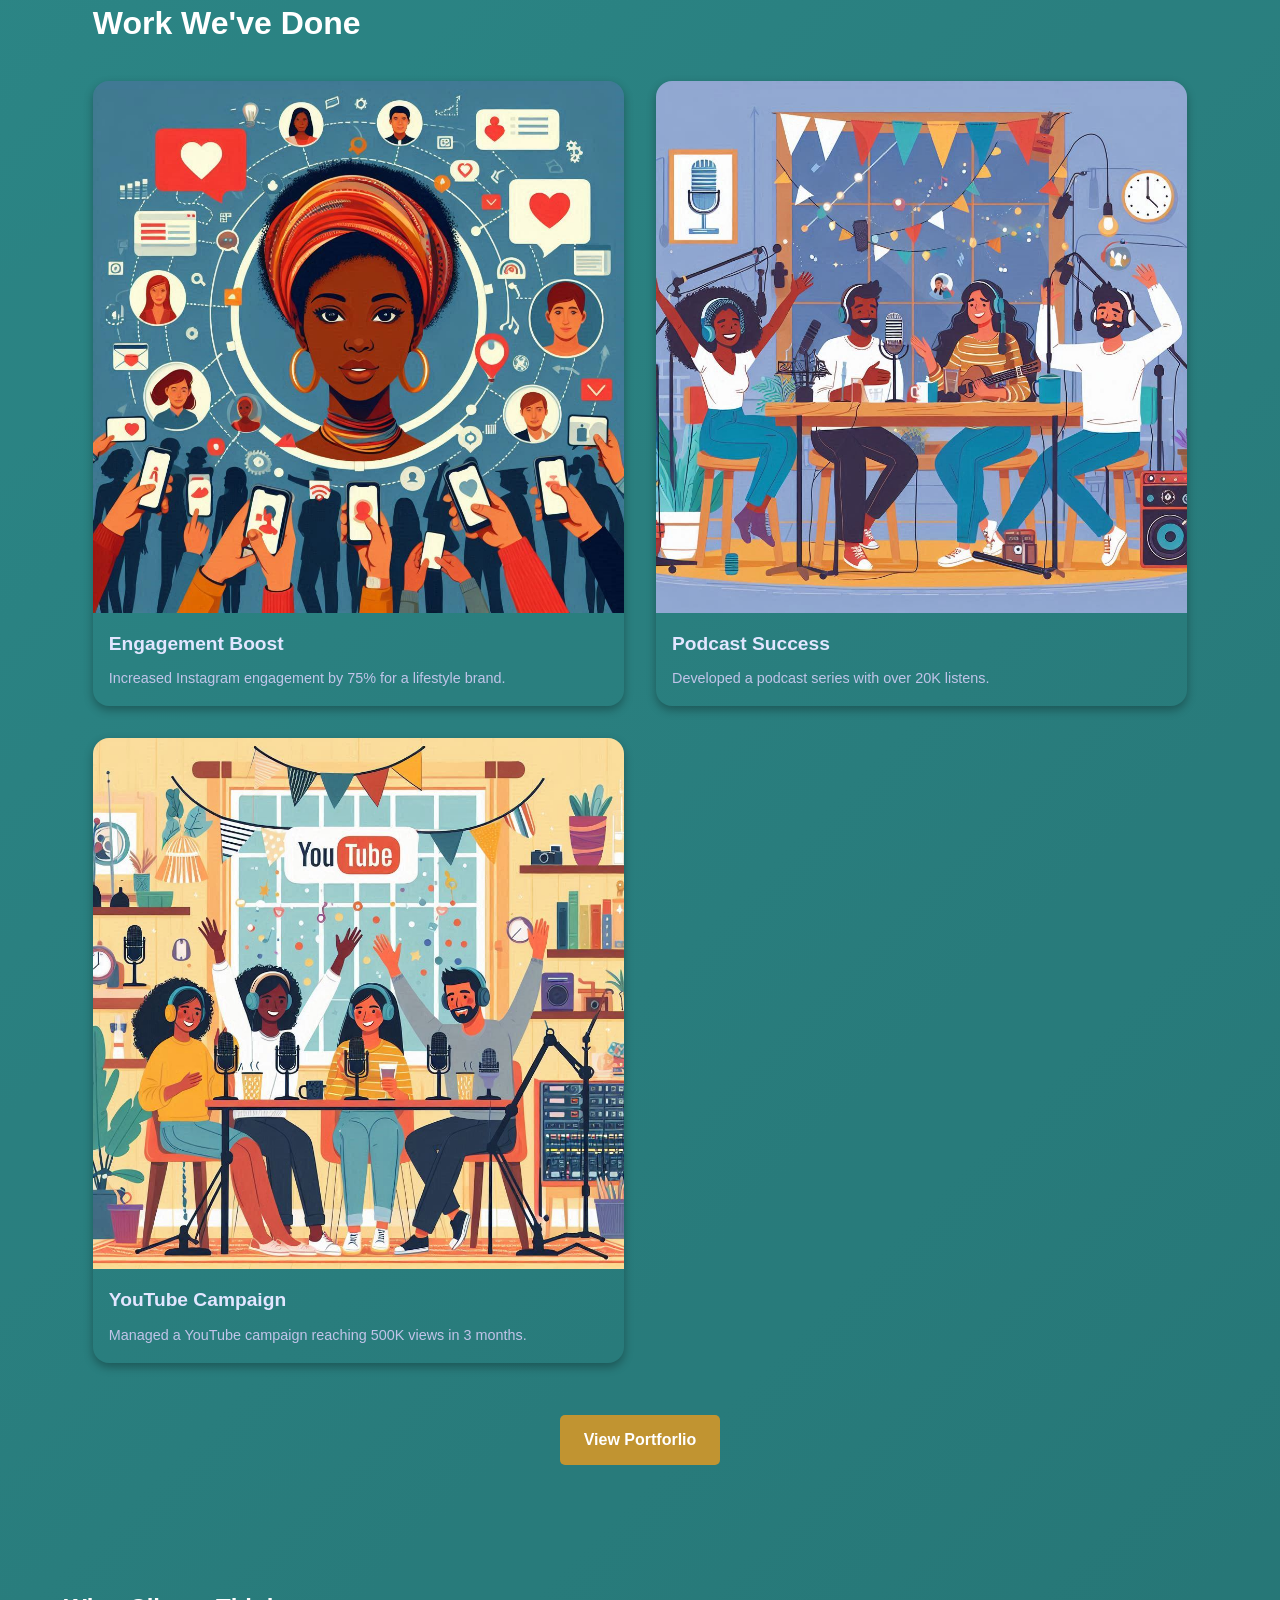
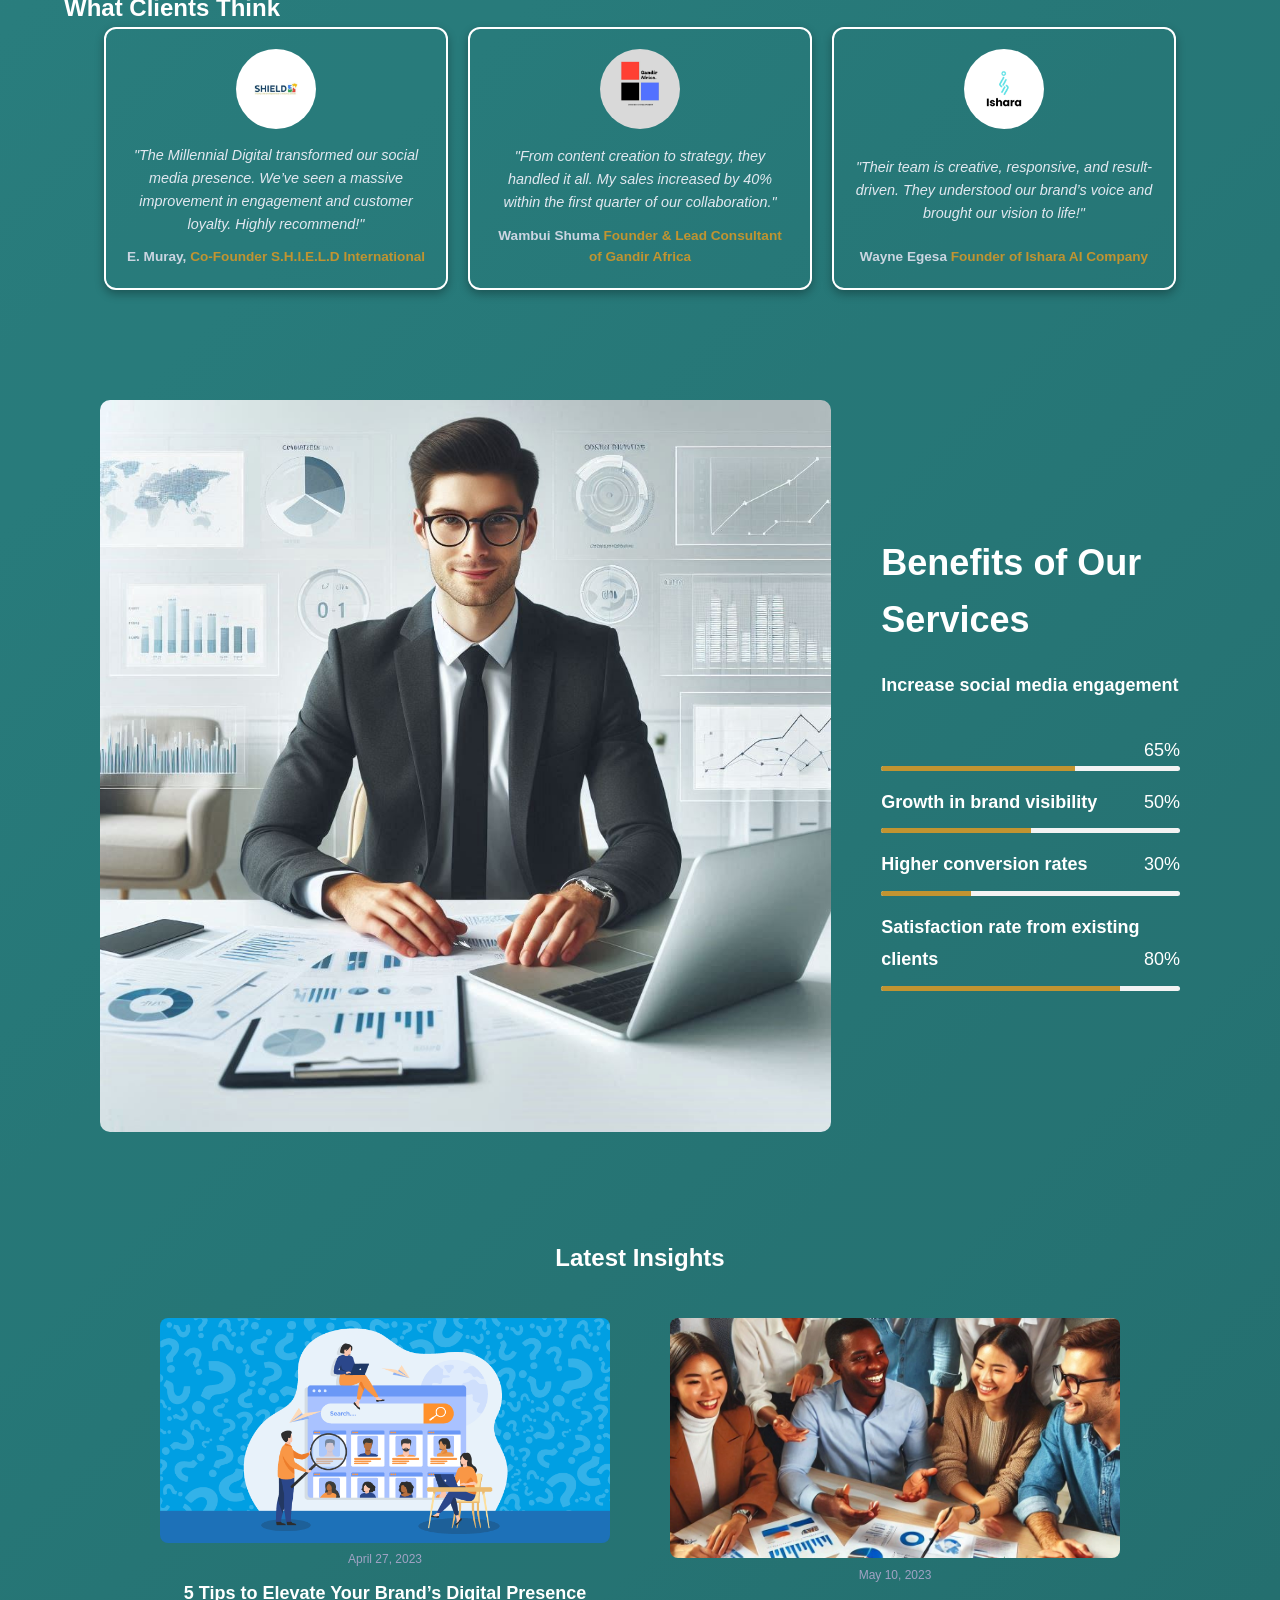
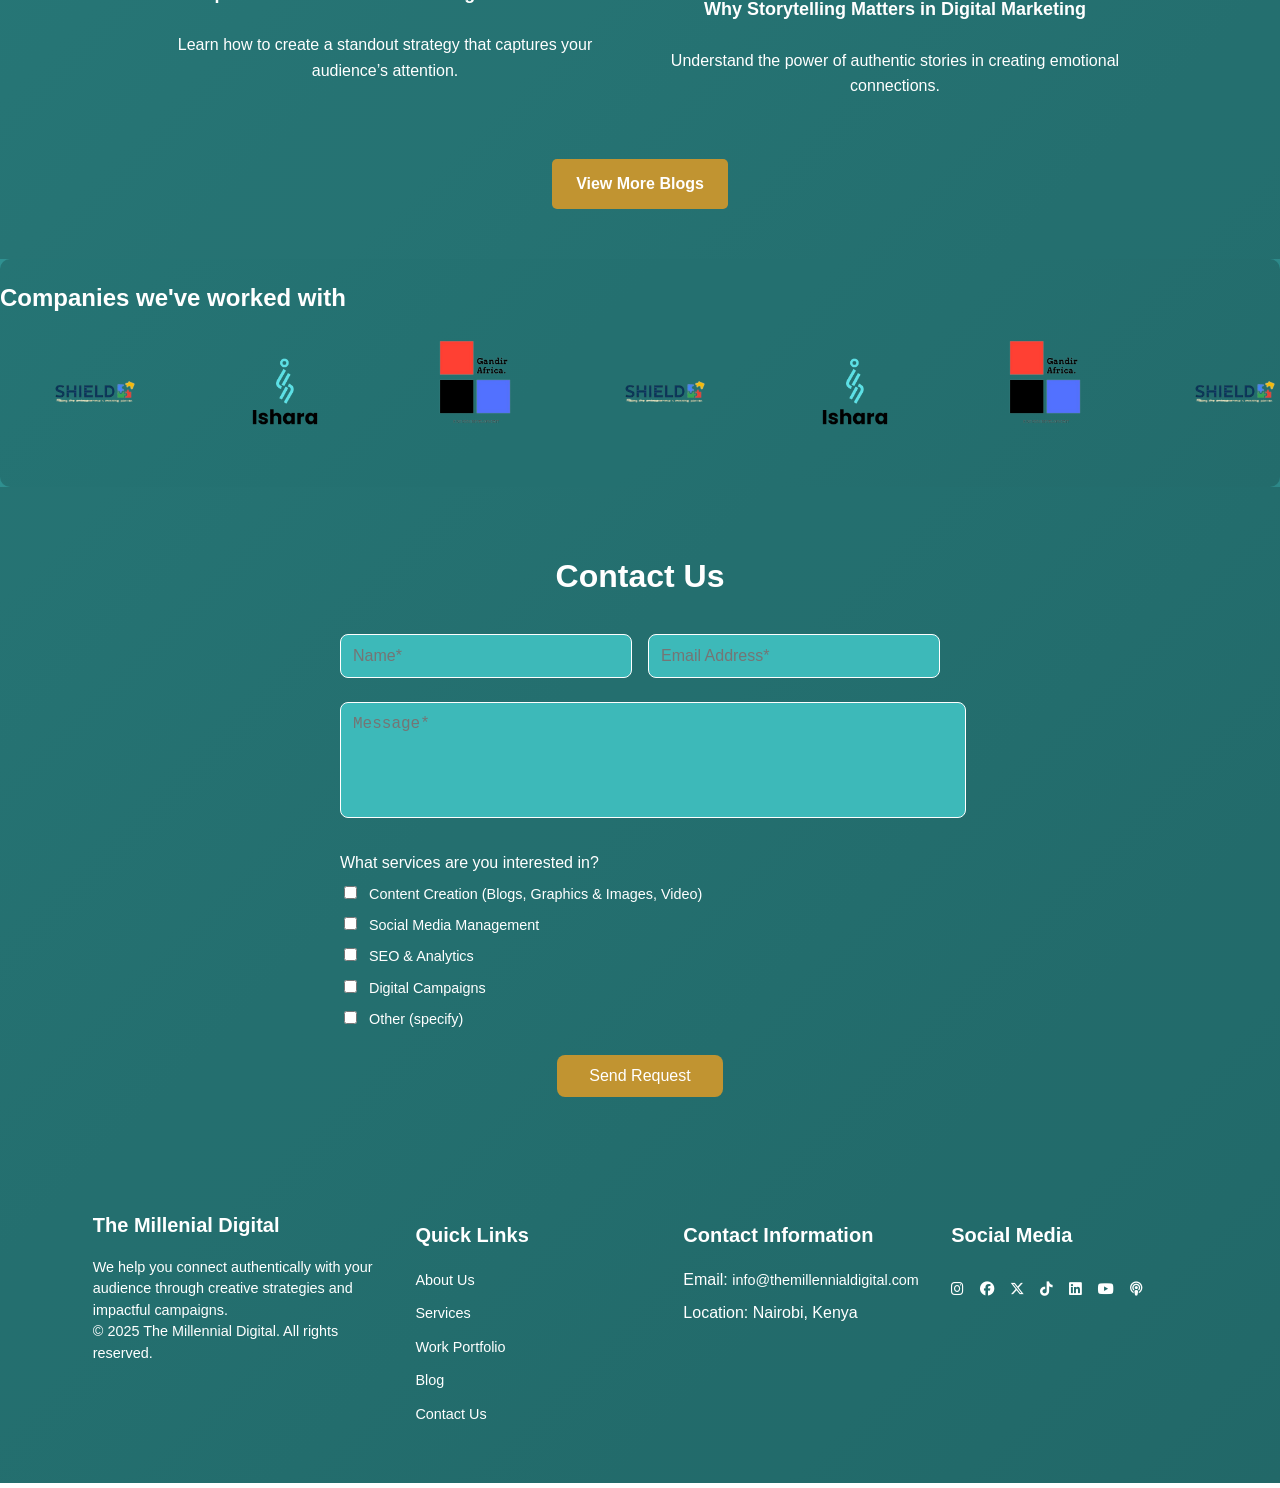
==== commit 822de3e4: "new commit" ====
--- a/index.html
+++ b/index.html
@@ -3,7 +3,7 @@
 <head>
     <meta charset="UTF-8">
     <meta name="viewport" content="width=device-width, initial-scale=1.0">
-    <title>The Millennial Digital</title>
+    <title>The Millenial Digital</title>
     <link rel="icon" type="image/png" href="images/THE MILLENIAL LOGO (5).png">
     <link rel="stylesheet" href="css/styles.css">
     <link href="https://fonts.googleapis.com/css2?family=Poppins:wght@300;400;600&display=swap" rel="stylesheet">
@@ -217,7 +217,7 @@
     <section id="about" class="about">
         <div class="container">
             <h2>About Us</h2>
-            <p><strong>Our Story:</strong> The Millennial Digital was born from a passion to empower African businesses with the tools to thrive in the digital era. Our founder, Noanne Ndombi, identified a significant gap in how brands connect with Millennials, Gen Z, and future generations in meaningful, impactful ways. Many brands struggled with digital storytelling, reaching the right audience, and driving sustainable growth. We built The Millennial Digital to bridge this gap, becoming an Afro-centric digital media hub that merges strategy, creativity, and innovation.</p>
+            <p><strong>Our Story:</strong> The Millenial Digital was born from a passion to empower African businesses with the tools to thrive in the digital era. Our founder, Noanne Ndombi, identified a significant gap in how brands connect with Millennials, Gen Z, and future generations in meaningful, impactful ways. Many brands struggled with digital storytelling, reaching the right audience, and driving sustainable growth. We built The Millennial Digital to bridge this gap, becoming an Afro-centric digital media hub that merges strategy, creativity, and innovation.</p>
             <p><strong>Mission:</strong> To inform, inspire, and empower African brands with high-quality, tailored digital content that resonates.</p>
             <p><strong>Vision:</strong> To be Africa’s leading digital content and marketing partner, driving growth and relevance for brands in the digital-first world.</p>
         </div>
@@ -275,7 +275,7 @@
         <div class="container">
         <h2>How We Help Clients</h2>
         <p>
-            Every business has a story to tell, and at The Millennial Digital, we help you tell yours the right way. Whether you're a budding entrepreneur or an established brand, we create personalized strategies that amplify your voice and help you connect authentically with your audience.
+            Every business has a story to tell, and at The Millenial Digital, we help you tell yours the right way. Whether you're a budding entrepreneur or an established brand, we create personalized strategies that amplify your voice and help you connect authentically with your audience.
         </p>
         <div class="help-grid">
             <!-- Content Creation -->
@@ -760,7 +760,6 @@
             <h4>Contact Information</h4>
             <ul>
             <li>Email: <a href="mailto:info@themillennialdigital.com">info@themillennialdigital.com</a></li>
-            <li>Phone: <a href="tel:+254705928798">+254 705 928 798</a></li>
             <li>Location: Nairobi, Kenya</li>
             </ul>
         </div>
